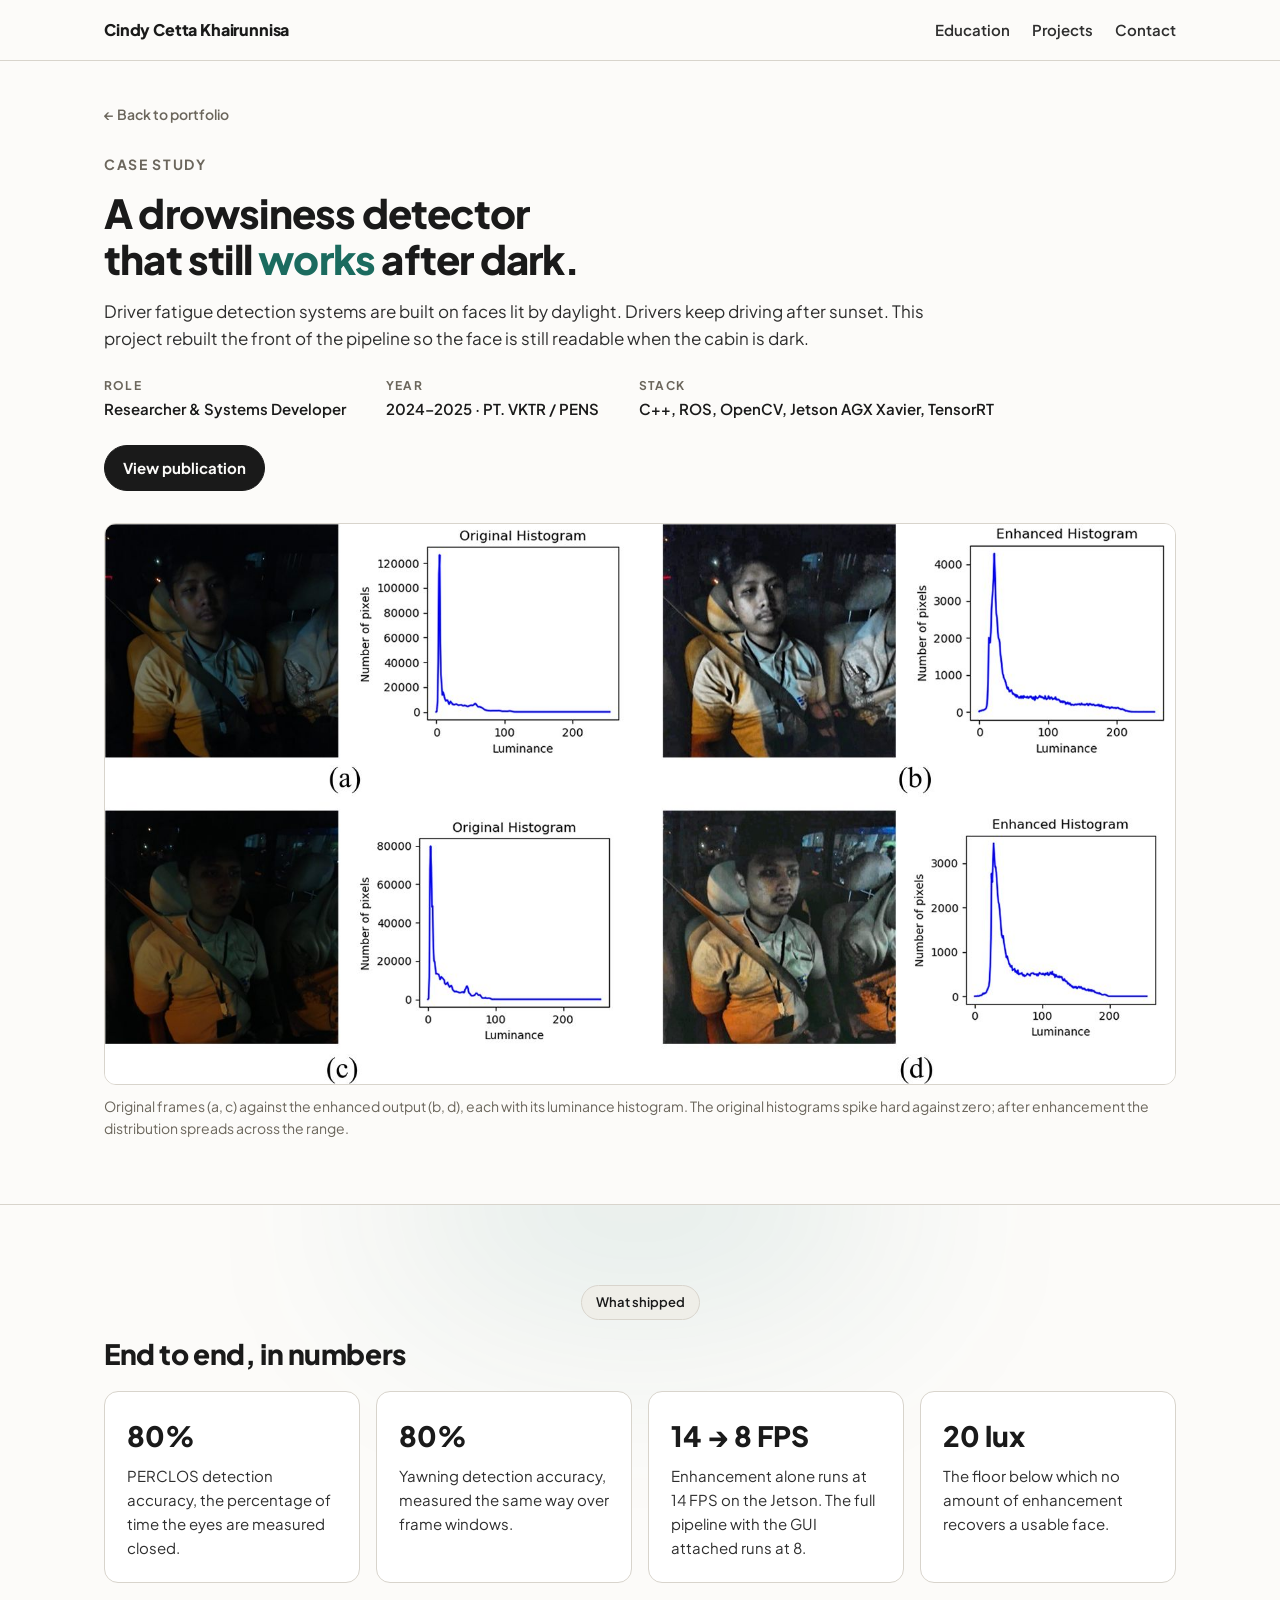
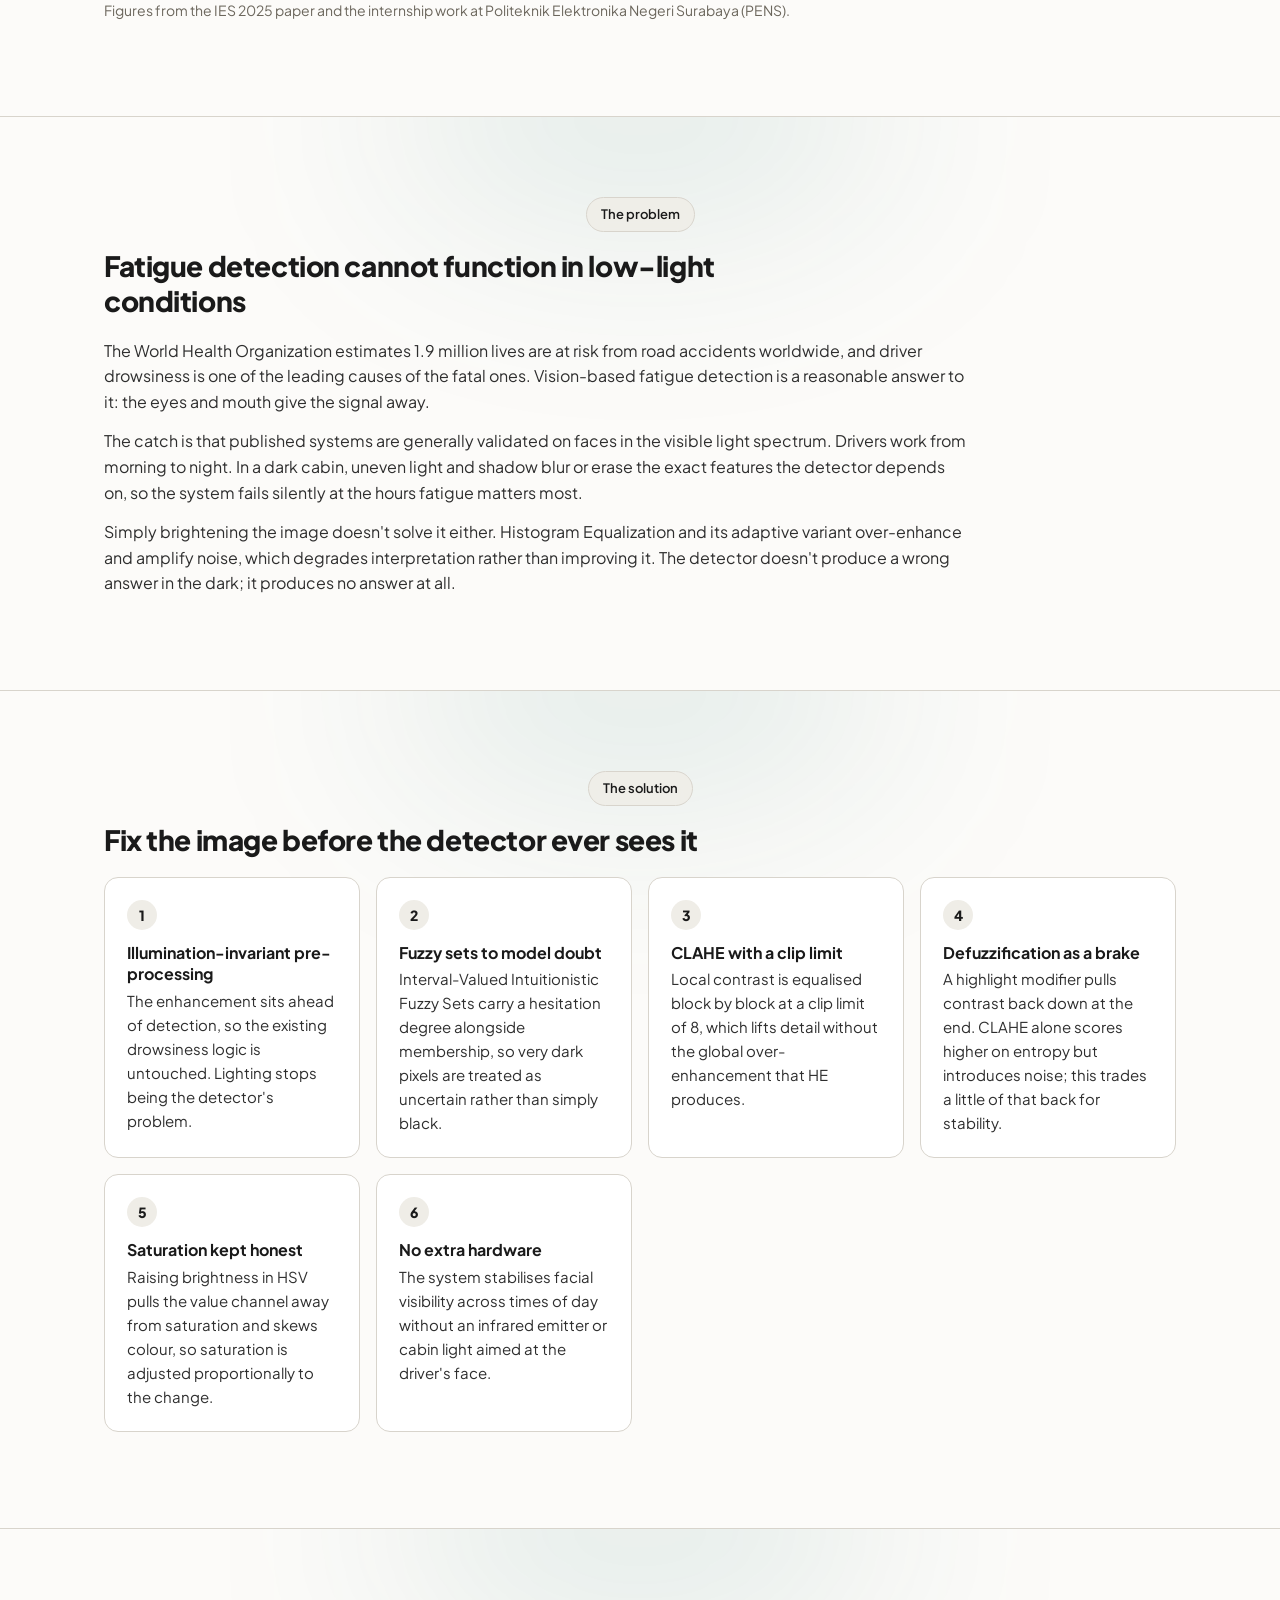
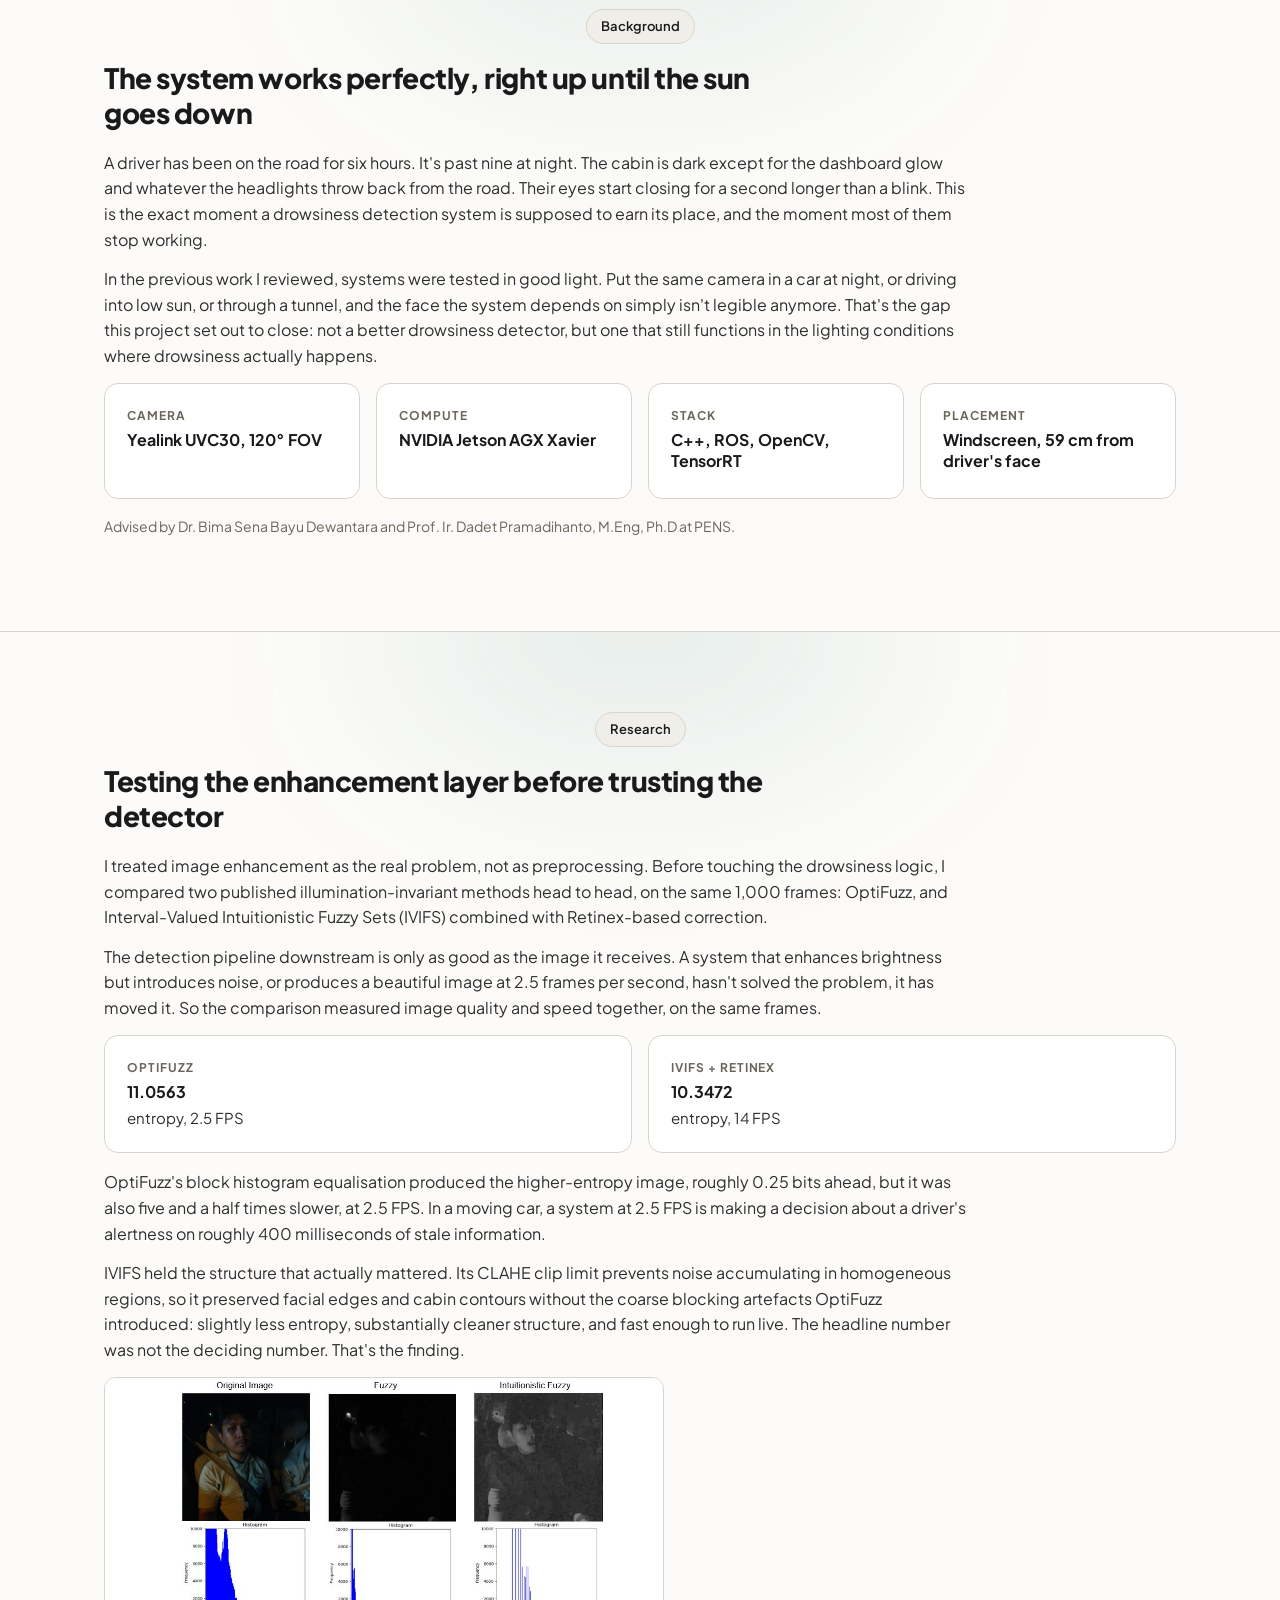
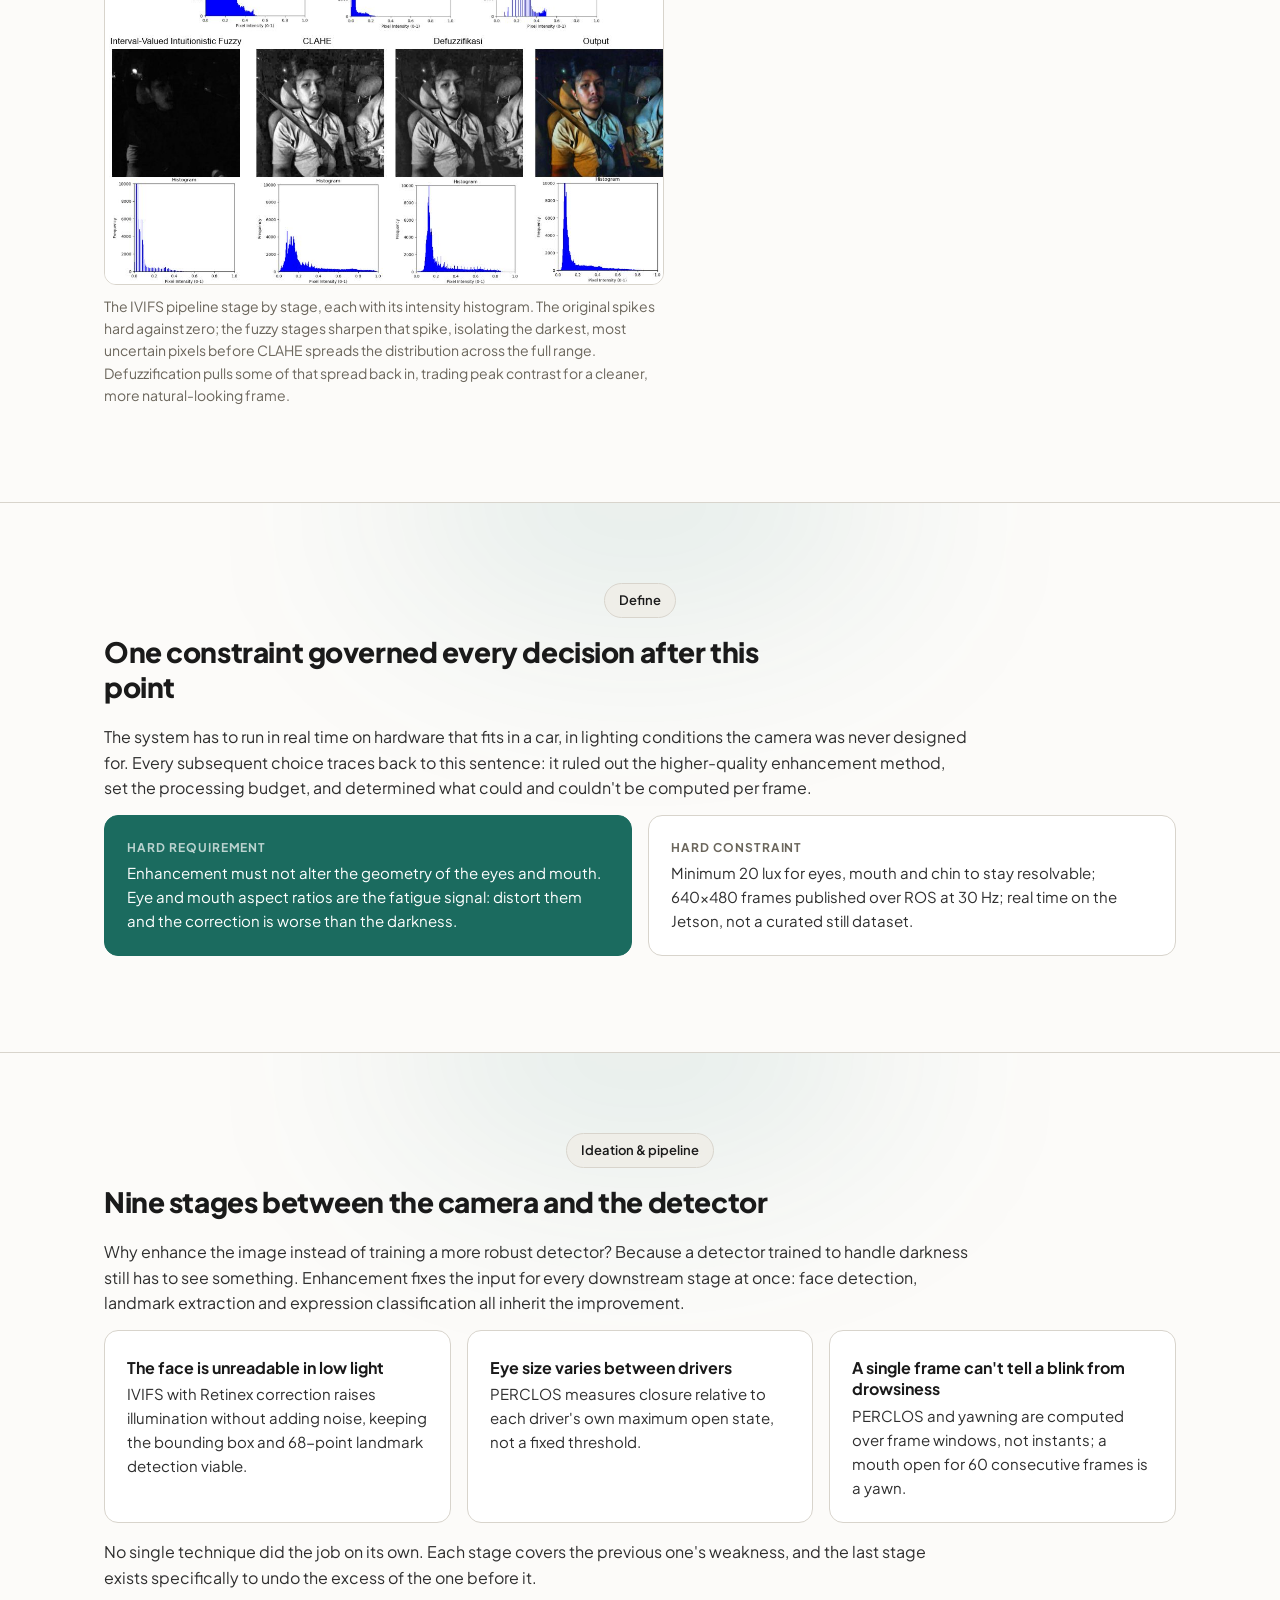
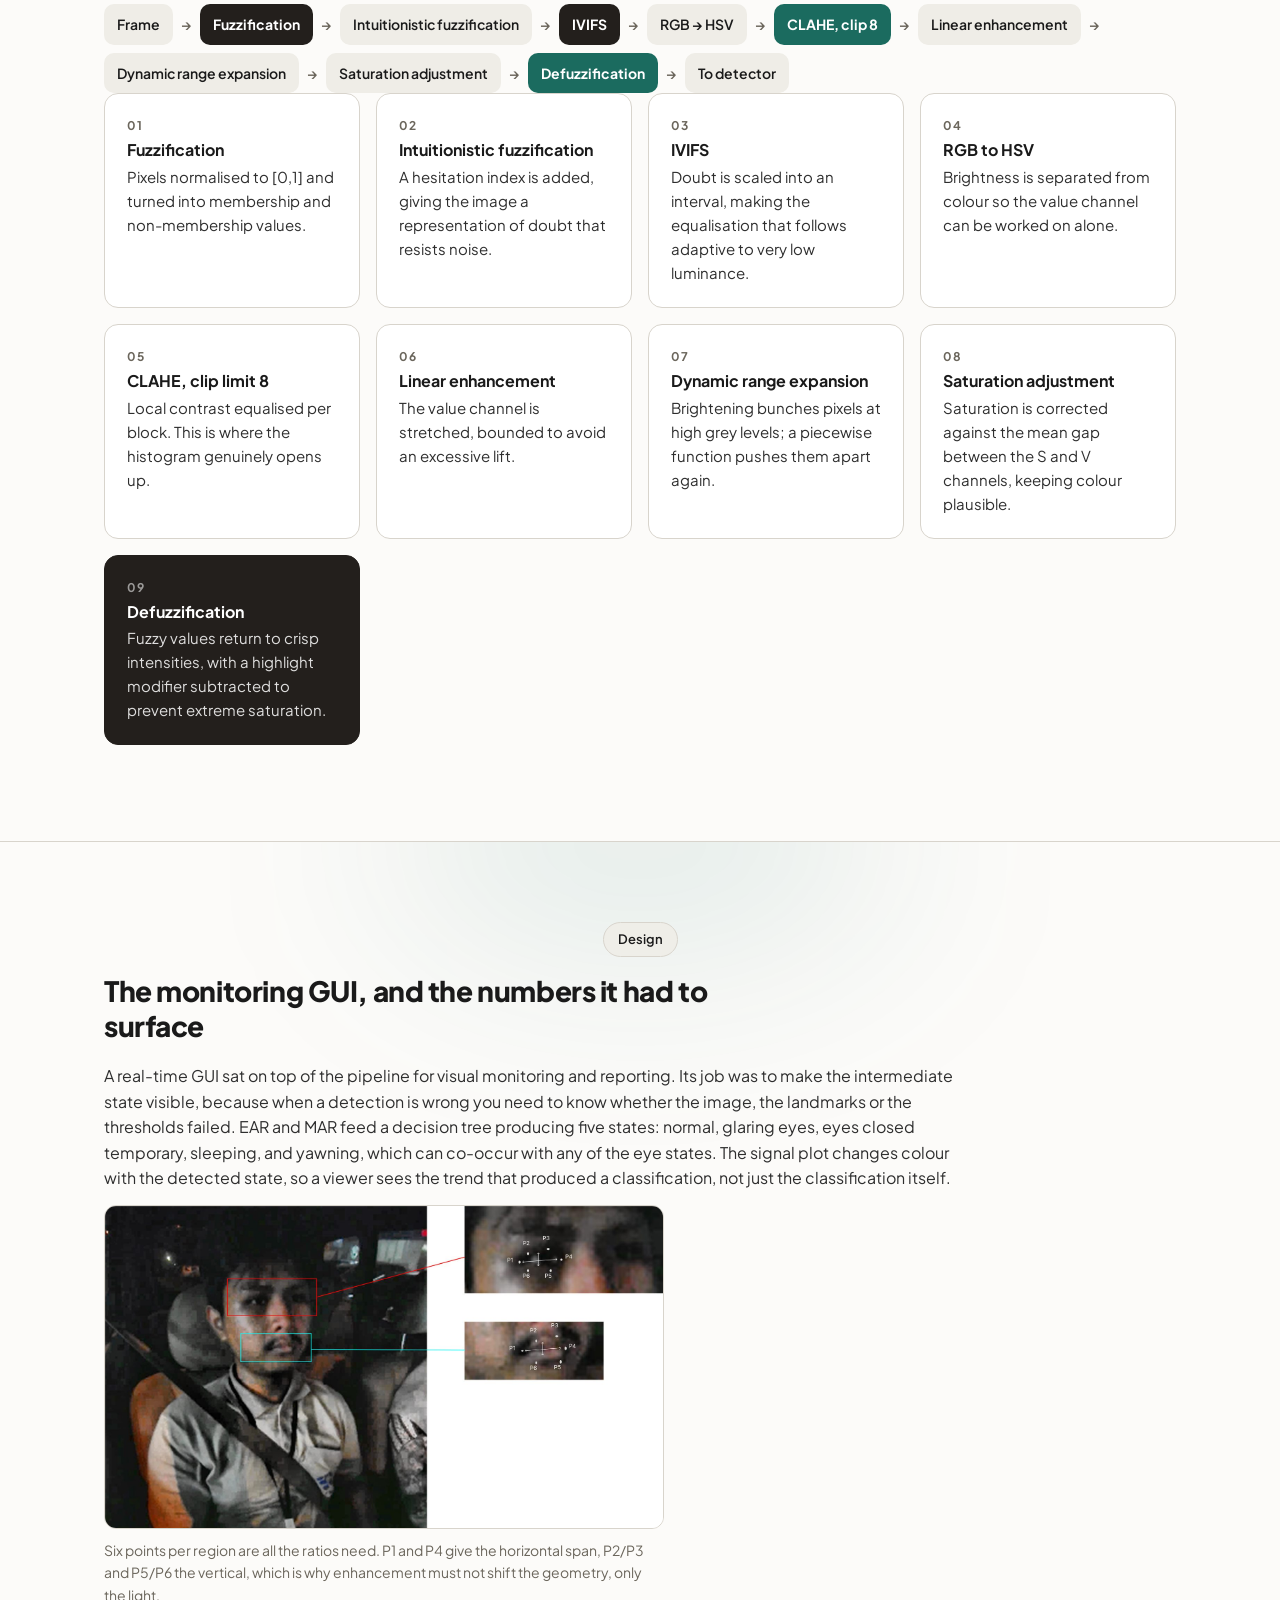
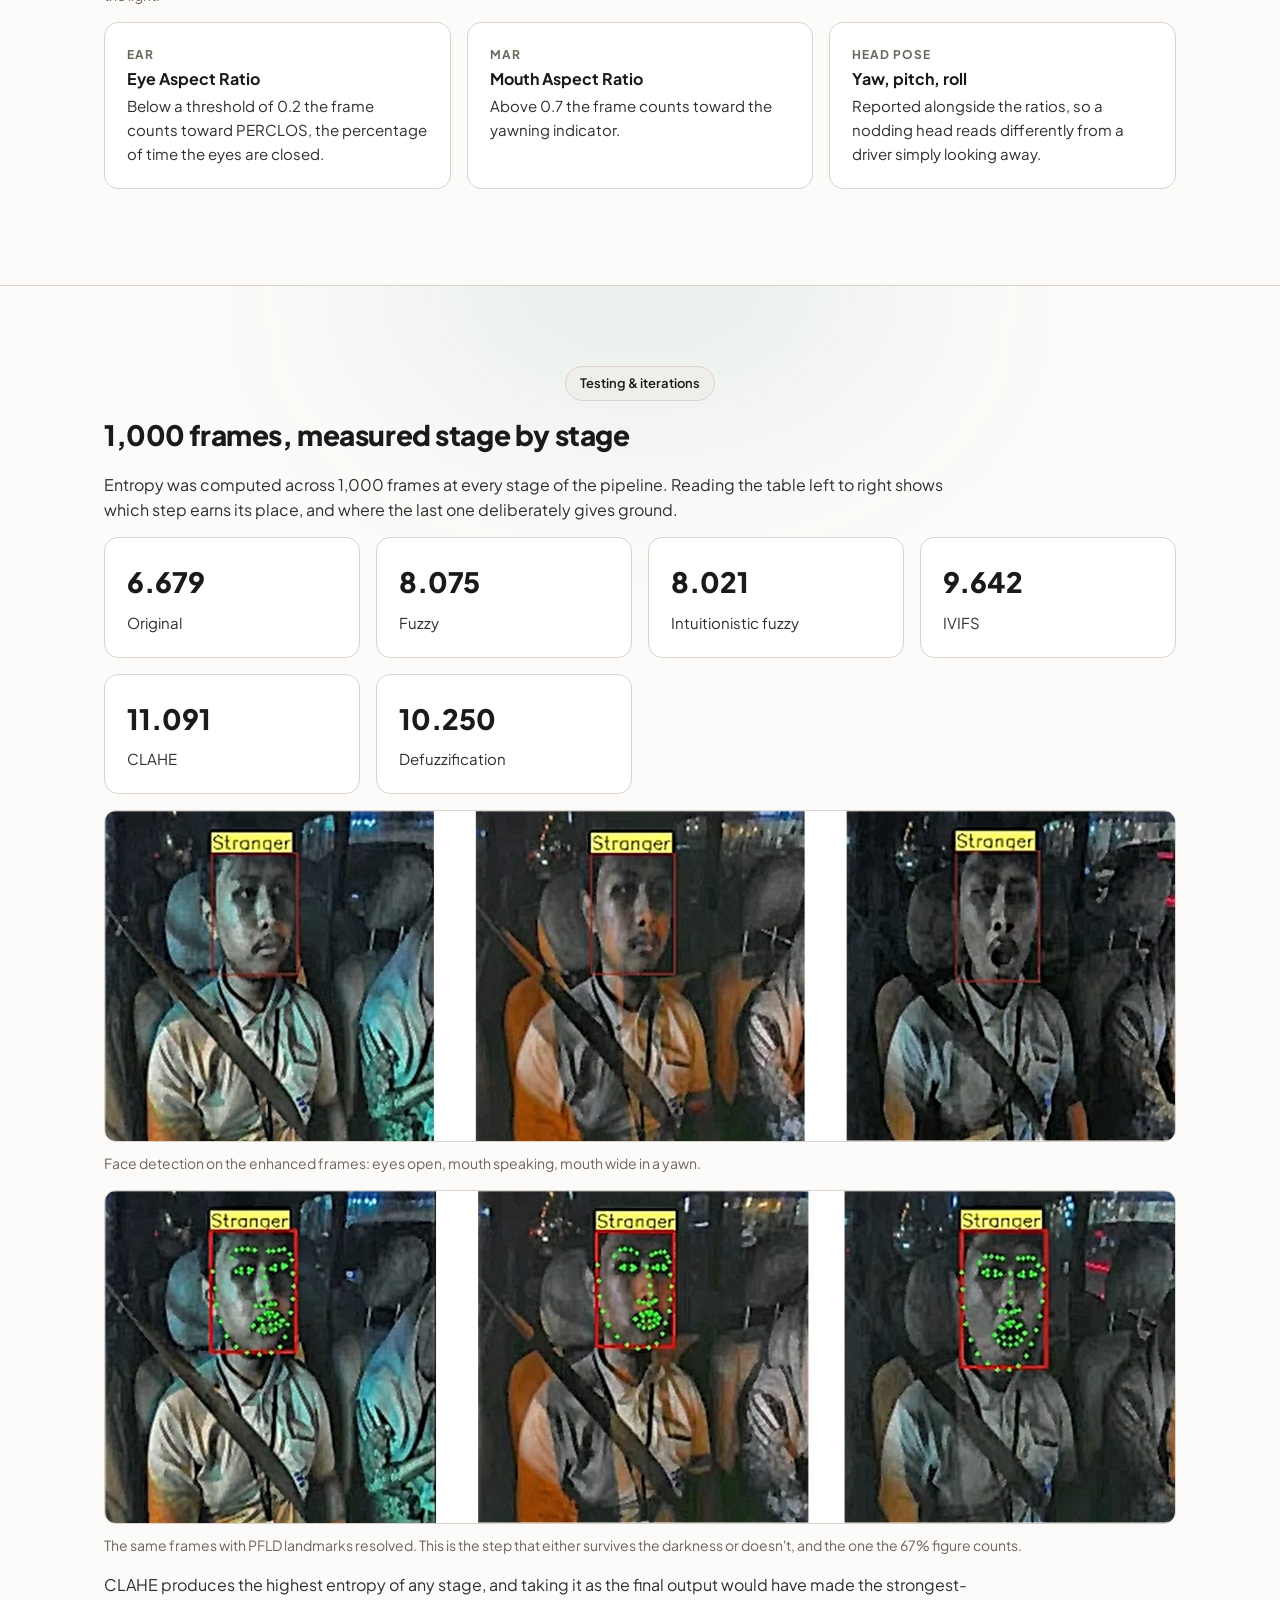
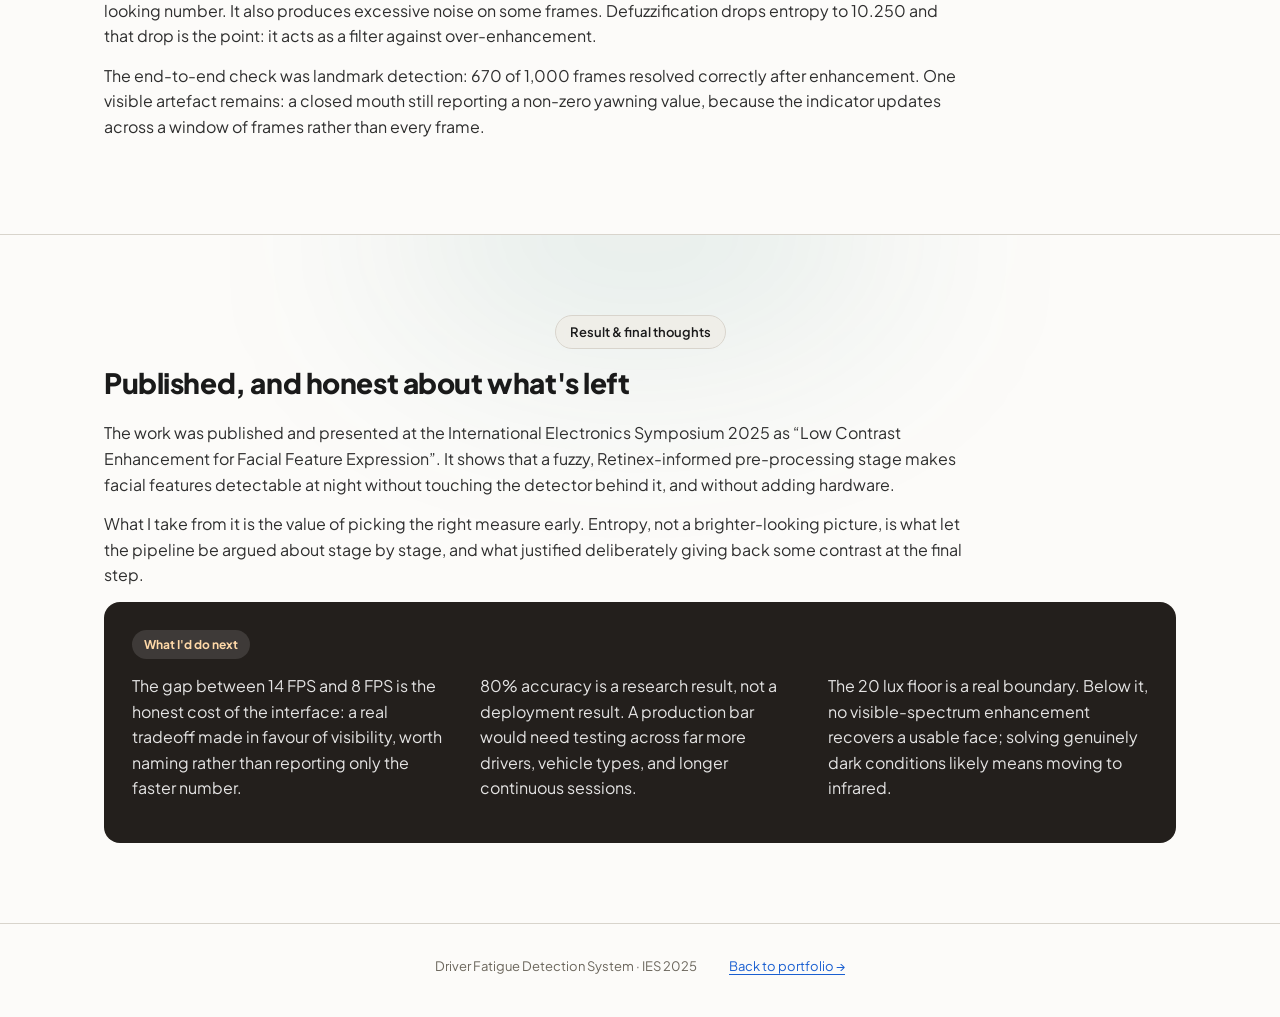
==== dfds.html @ 5737d680 "Add portfolio site" ====
<!DOCTYPE html>
<html lang="en">
<head>
<meta charset="utf-8">
<meta name="viewport" content="width=device-width, initial-scale=1">
<title>Driver Fatigue Detection Case Study | Cindy Cetta Khairunnisa</title>
<meta name="description" content="Case study: Driver Fatigue Detection.">
<link rel="preconnect" href="https://fonts.googleapis.com">
<link rel="preconnect" href="https://fonts.gstatic.com" crossorigin>
<link href="https://fonts.googleapis.com/css2?family=Plus+Jakarta+Sans:wght@400;500;600;700;800&display=swap" rel="stylesheet">
<link rel="stylesheet" href="style.css">
<link rel="stylesheet" href="case.css">
</head>
<body>

<header class="nav">
  <div class="wrap">
    <strong><a href="index.html" style="color:inherit;text-decoration:none">Cindy Cetta Khairunnisa</a></strong>
    <nav aria-label="Main">
      <ul>
        <li><a href="index.html#education">Education</a></li>
        <li><a href="index.html#projects">Projects</a></li>
        <li><a href="index.html#contact">Contact</a></li>
      </ul>
    </nav>
  </div>
</header>

<main>
  <div class="wrap cs-top">
    <a class="back" href="index.html#dfds">&larr; Back to portfolio</a>
    <p class="eyebrow">Case study</p>
    <h1 class="cs-h1">A drowsiness detector that still <em>works</em> after dark.</h1>
    <p class="cs-lede">Driver fatigue detection systems are built on faces lit by daylight. Drivers keep driving after sunset. This project rebuilt the front of the pipeline so the face is still readable when the cabin is dark.</p>
    <dl class="cs-meta"><div><dt>ROLE</dt><dd>Researcher &amp; Systems Developer</dd></div><div><dt>YEAR</dt><dd>2024&ndash;2025 &middot; PT. VKTR / PENS</dd></div><div><dt>STACK</dt><dd>C++, ROS, OpenCV, Jetson AGX Xavier, TensorRT</dd></div></dl>
    <ul class="chips"><li><a class=primary href="https://ieeexplore.ieee.org/document/11161450" target="_blank" rel="noopener">View publication</a></li></ul>
    <figure class="shot" style="margin-top:32px"><div class="frame"><img src="img/dfds-histograms.jpg" alt="Two night-driving frames before and after enhancement, each with its luminance histogram" loading="lazy"></div><figcaption>Original frames (a, c) against the enhanced output (b, d), each with its luminance histogram. The original histograms spike hard against zero; after enhancement the distribution spreads across the range.</figcaption></figure>
  </div>

  <section class="cs"><div class="wrap">
    <h2>What shipped</h2>
    <p class="cs-title">End to end, in numbers</p>
    <div class="cards">
      <div class="card "><p style="font-size:28px;font-weight:800;margin:0 0 6px;color:var(--ink)">80%</p><p>PERCLOS detection accuracy, the percentage of time the eyes are measured closed.</p></div>
      <div class="card "><p style="font-size:28px;font-weight:800;margin:0 0 6px;color:var(--ink)">80%</p><p>Yawning detection accuracy, measured the same way over frame windows.</p></div>
      <div class="card "><p style="font-size:28px;font-weight:800;margin:0 0 6px;color:var(--ink)">14 &rarr; 8 FPS</p><p>Enhancement alone runs at 14 FPS on the Jetson. The full pipeline with the GUI attached runs at 8.</p></div>
      <div class="card "><p style="font-size:28px;font-weight:800;margin:0 0 6px;color:var(--ink)">20 lux</p><p>The floor below which no amount of enhancement recovers a usable face.</p></div>
    </div><p class="small">Figures from the IES 2025 paper and the internship work at Politeknik Elektronika Negeri Surabaya (PENS).</p>
  </div></section>
  <section class="cs"><div class="wrap">
    <h2>The problem</h2>
    <p class="cs-title">Fatigue detection cannot function in low-light conditions</p>
<p>The World Health Organization estimates 1.9 million lives are at risk from road accidents worldwide, and driver drowsiness is one of the leading causes of the fatal ones. Vision-based fatigue detection is a reasonable answer to it: the eyes and mouth give the signal away.</p><p>The catch is that published systems are generally validated on faces in the visible light spectrum. Drivers work from morning to night. In a dark cabin, uneven light and shadow blur or erase the exact features the detector depends on, so the system fails silently at the hours fatigue matters most.</p><p>Simply brightening the image doesn't solve it either. Histogram Equalization and its adaptive variant over-enhance and amplify noise, which degrades interpretation rather than improving it. The detector doesn't produce a wrong answer in the dark; it produces no answer at all.</p>
  </div></section>
  <section class="cs"><div class="wrap">
    <h2>The solution</h2>
    <p class="cs-title">Fix the image before the detector ever sees it</p>
    <div class="cards">
      <div class="card "><span class="num">1</span><h4>Illumination-invariant pre-processing</h4><p>The enhancement sits ahead of detection, so the existing drowsiness logic is untouched. Lighting stops being the detector's problem.</p></div>
      <div class="card "><span class="num">2</span><h4>Fuzzy sets to model doubt</h4><p>Interval-Valued Intuitionistic Fuzzy Sets carry a hesitation degree alongside membership, so very dark pixels are treated as uncertain rather than simply black.</p></div>
      <div class="card "><span class="num">3</span><h4>CLAHE with a clip limit</h4><p>Local contrast is equalised block by block at a clip limit of 8, which lifts detail without the global over-enhancement that HE produces.</p></div>
      <div class="card "><span class="num">4</span><h4>Defuzzification as a brake</h4><p>A highlight modifier pulls contrast back down at the end. CLAHE alone scores higher on entropy but introduces noise; this trades a little of that back for stability.</p></div>
      <div class="card "><span class="num">5</span><h4>Saturation kept honest</h4><p>Raising brightness in HSV pulls the value channel away from saturation and skews colour, so saturation is adjusted proportionally to the change.</p></div>
      <div class="card "><span class="num">6</span><h4>No extra hardware</h4><p>The system stabilises facial visibility across times of day without an infrared emitter or cabin light aimed at the driver's face.</p></div>
    </div>
  </div></section>
  <section class="cs"><div class="wrap">
    <h2>Background</h2>
    <p class="cs-title">The system works perfectly, right up until the sun goes down</p>
<p>A driver has been on the road for six hours. It's past nine at night. The cabin is dark except for the dashboard glow and whatever the headlights throw back from the road. Their eyes start closing for a second longer than a blink. This is the exact moment a drowsiness detection system is supposed to earn its place, and the moment most of them stop working.</p><p>In the previous work I reviewed, systems were tested in good light. Put the same camera in a car at night, or driving into low sun, or through a tunnel, and the face the system depends on simply isn't legible anymore. That's the gap this project set out to close: not a better drowsiness detector, but one that still functions in the lighting conditions where drowsiness actually happens.</p>    <div class="cards">
      <div class="card "><p class="k">CAMERA</p><h4>Yealink UVC30, 120&deg; FOV</h4></div>
      <div class="card "><p class="k">COMPUTE</p><h4>NVIDIA Jetson AGX Xavier</h4></div>
      <div class="card "><p class="k">STACK</p><h4>C++, ROS, OpenCV, TensorRT</h4></div>
      <div class="card "><p class="k">PLACEMENT</p><h4>Windscreen, 59 cm from driver's face</h4></div>
    </div><p class="small">Advised by Dr. Bima Sena Bayu Dewantara and Prof. Ir. Dadet Pramadihanto, M.Eng, Ph.D at PENS.</p>
  </div></section>
  <section class="cs"><div class="wrap">
    <h2>Research</h2>
    <p class="cs-title">Testing the enhancement layer before trusting the detector</p>
<p>I treated image enhancement as the real problem, not as preprocessing. Before touching the drowsiness logic, I compared two published illumination-invariant methods head to head, on the same 1,000 frames: OptiFuzz, and Interval-Valued Intuitionistic Fuzzy Sets (IVIFS) combined with Retinex-based correction.</p><p>The detection pipeline downstream is only as good as the image it receives. A system that enhances brightness but introduces noise, or produces a beautiful image at 2.5 frames per second, hasn't solved the problem, it has moved it. So the comparison measured image quality and speed together, on the same frames.</p>    <div class="cards">
      <div class="card "><p class="k">OPTIFUZZ</p><h4>11.0563</h4><p>entropy, 2.5 FPS</p></div>
      <div class="card "><p class="k">IVIFS + RETINEX</p><h4>10.3472</h4><p>entropy, 14 FPS</p></div>
    </div><p>OptiFuzz's block histogram equalisation produced the higher-entropy image, roughly 0.25 bits ahead, but it was also five and a half times slower, at 2.5 FPS. In a moving car, a system at 2.5 FPS is making a decision about a driver's alertness on roughly 400 milliseconds of stale information.</p><p>IVIFS held the structure that actually mattered. Its CLAHE clip limit prevents noise accumulating in homogeneous regions, so it preserved facial edges and cabin contours without the coarse blocking artefacts OptiFuzz introduced: slightly less entropy, substantially cleaner structure, and fast enough to run live. The headline number was not the deciding number. That's the finding.</p>    <figure class="shot narrow"><div class="frame"><img src="img/dfds-ivifs.jpg" alt="Seven-stage IVIFS pipeline on a night frame, each stage with its histogram" loading="lazy"></div><figcaption>The IVIFS pipeline stage by stage, each with its intensity histogram. The original spikes hard against zero; the fuzzy stages sharpen that spike, isolating the darkest, most uncertain pixels before CLAHE spreads the distribution across the full range. Defuzzification pulls some of that spread back in, trading peak contrast for a cleaner, more natural-looking frame.</figcaption></figure>
  </div></section>
  <section class="cs"><div class="wrap">
    <h2>Define</h2>
    <p class="cs-title">One constraint governed every decision after this point</p>
<p>The system has to run in real time on hardware that fits in a car, in lighting conditions the camera was never designed for. Every subsequent choice traces back to this sentence: it ruled out the higher-quality enhancement method, set the processing budget, and determined what could and couldn't be computed per frame.</p>    <div class="cards">
      <div class="card " style="background:var(--accent);border-color:var(--accent)"><p class="k" style="color:rgba(255,255,255,.7)">HARD REQUIREMENT</p><p style="color:#fff">Enhancement must not alter the geometry of the eyes and mouth. Eye and mouth aspect ratios are the fatigue signal: distort them and the correction is worse than the darkness.</p></div>
      <div class="card "><p class="k">HARD CONSTRAINT</p><p>Minimum 20 lux for eyes, mouth and chin to stay resolvable; 640&times;480 frames published over ROS at 30 Hz; real time on the Jetson, not a curated still dataset.</p></div>
    </div>
  </div></section>
  <section class="cs"><div class="wrap">
    <h2>Ideation &amp; pipeline</h2>
    <p class="cs-title">Nine stages between the camera and the detector</p>
<p>Why enhance the image instead of training a more robust detector? Because a detector trained to handle darkness still has to see something. Enhancement fixes the input for every downstream stage at once: face detection, landmark extraction and expression classification all inherit the improvement.</p>    <div class="cards">
      <div class="card "><p class="k"></p><h4>The face is unreadable in low light</h4><p>IVIFS with Retinex correction raises illumination without adding noise, keeping the bounding box and 68-point landmark detection viable.</p></div>
      <div class="card "><p class="k"></p><h4>Eye size varies between drivers</h4><p>PERCLOS measures closure relative to each driver's own maximum open state, not a fixed threshold.</p></div>
      <div class="card "><p class="k"></p><h4>A single frame can't tell a blink from drowsiness</h4><p>PERCLOS and yawning are computed over frame windows, not instants; a mouth open for 60 consecutive frames is a yawn.</p></div>
    </div><p>No single technique did the job on its own. Each stage covers the previous one's weakness, and the last stage exists specifically to undo the excess of the one before it.</p>    <ul class="flow"><li>Frame</li><li class="ar">&rarr;</li><li class=d>Fuzzification</li><li class="ar">&rarr;</li><li>Intuitionistic fuzzification</li><li class="ar">&rarr;</li><li class=d>IVIFS</li><li class="ar">&rarr;</li><li>RGB &rarr; HSV</li><li class="ar">&rarr;</li><li class=a>CLAHE, clip 8</li><li class="ar">&rarr;</li><li>Linear enhancement</li><li class="ar">&rarr;</li><li>Dynamic range expansion</li><li class="ar">&rarr;</li><li>Saturation adjustment</li><li class="ar">&rarr;</li><li class=a>Defuzzification</li><li class="ar">&rarr;</li><li>To detector</li></ul>    <div class="cards">
      <div class="card "><p class="k">01</p><h4>Fuzzification</h4><p>Pixels normalised to [0,1] and turned into membership and non-membership values.</p></div>
      <div class="card "><p class="k">02</p><h4>Intuitionistic fuzzification</h4><p>A hesitation index is added, giving the image a representation of doubt that resists noise.</p></div>
      <div class="card "><p class="k">03</p><h4>IVIFS</h4><p>Doubt is scaled into an interval, making the equalisation that follows adaptive to very low luminance.</p></div>
      <div class="card "><p class="k">04</p><h4>RGB to HSV</h4><p>Brightness is separated from colour so the value channel can be worked on alone.</p></div>
      <div class="card "><p class="k">05</p><h4>CLAHE, clip limit 8</h4><p>Local contrast equalised per block. This is where the histogram genuinely opens up.</p></div>
      <div class="card "><p class="k">06</p><h4>Linear enhancement</h4><p>The value channel is stretched, bounded to avoid an excessive lift.</p></div>
      <div class="card "><p class="k">07</p><h4>Dynamic range expansion</h4><p>Brightening bunches pixels at high grey levels; a piecewise function pushes them apart again.</p></div>
      <div class="card "><p class="k">08</p><h4>Saturation adjustment</h4><p>Saturation is corrected against the mean gap between the S and V channels, keeping colour plausible.</p></div>
      <div class="card dark"><p class="k">09</p><h4>Defuzzification</h4><p>Fuzzy values return to crisp intensities, with a highlight modifier subtracted to prevent extreme saturation.</p></div>
    </div>
  </div></section>
  <section class="cs"><div class="wrap">
    <h2>Design</h2>
    <p class="cs-title">The monitoring GUI, and the numbers it had to surface</p>
<p>A real-time GUI sat on top of the pipeline for visual monitoring and reporting. Its job was to make the intermediate state visible, because when a detection is wrong you need to know whether the image, the landmarks or the thresholds failed. EAR and MAR feed a decision tree producing five states: normal, glaring eyes, eyes closed temporary, sleeping, and yawning, which can co-occur with any of the eye states. The signal plot changes colour with the detected state, so a viewer sees the trend that produced a classification, not just the classification itself.</p>    <figure class="shot narrow"><div class="frame"><img src="img/dfds-landmarks.jpg" alt="Night frame with the eye and mouth regions boxed and enlarged, showing landmark points P1 to P6" loading="lazy"></div><figcaption>Six points per region are all the ratios need. P1 and P4 give the horizontal span, P2/P3 and P5/P6 the vertical, which is why enhancement must not shift the geometry, only the light.</figcaption></figure>    <div class="cards">
      <div class="card "><p class="k">EAR</p><h4>Eye Aspect Ratio</h4><p>Below a threshold of 0.2 the frame counts toward PERCLOS, the percentage of time the eyes are closed.</p></div>
      <div class="card "><p class="k">MAR</p><h4>Mouth Aspect Ratio</h4><p>Above 0.7 the frame counts toward the yawning indicator.</p></div>
      <div class="card "><p class="k">HEAD POSE</p><h4>Yaw, pitch, roll</h4><p>Reported alongside the ratios, so a nodding head reads differently from a driver simply looking away.</p></div>
    </div>
  </div></section>
  <section class="cs"><div class="wrap">
    <h2>Testing &amp; iterations</h2>
    <p class="cs-title">1,000 frames, measured stage by stage</p>
<p>Entropy was computed across 1,000 frames at every stage of the pipeline. Reading the table left to right shows which step earns its place, and where the last one deliberately gives ground.</p>    <div class="cards">
      <div class="card "><p style="font-size:28px;font-weight:800;margin:0 0 6px;color:var(--ink)">6.679</p><p>Original</p></div>
      <div class="card "><p style="font-size:28px;font-weight:800;margin:0 0 6px;color:var(--ink)">8.075</p><p>Fuzzy</p></div>
      <div class="card "><p style="font-size:28px;font-weight:800;margin:0 0 6px;color:var(--ink)">8.021</p><p>Intuitionistic fuzzy</p></div>
      <div class="card "><p style="font-size:28px;font-weight:800;margin:0 0 6px;color:var(--ink)">9.642</p><p>IVIFS</p></div>
      <div class="card "><p style="font-size:28px;font-weight:800;margin:0 0 6px;color:var(--ink)">11.091</p><p>CLAHE</p></div>
      <div class="card "><p style="font-size:28px;font-weight:800;margin:0 0 6px;color:var(--ink)">10.250</p><p>Defuzzification</p></div>
    </div>    <figure class="shot"><div class="frame"><img src="img/dfds-pipeline.jpg" alt="Three enhanced night frames with the driver's face detected and boxed" loading="lazy"></div><figcaption>Face detection on the enhanced frames: eyes open, mouth speaking, mouth wide in a yawn.</figcaption></figure>    <figure class="shot"><div class="frame"><img src="img/dfds-detection.jpg" alt="The same three frames with facial landmarks resolved across the eyes, nose and mouth" loading="lazy"></div><figcaption>The same frames with PFLD landmarks resolved. This is the step that either survives the darkness or doesn't, and the one the 67% figure counts.</figcaption></figure><p>CLAHE produces the highest entropy of any stage, and taking it as the final output would have made the strongest-looking number. It also produces excessive noise on some frames. Defuzzification drops entropy to 10.250 and that drop is the point: it acts as a filter against over-enhancement.</p><p>The end-to-end check was landmark detection: 670 of 1,000 frames resolved correctly after enhancement. One visible artefact remains: a closed mouth still reporting a non-zero yawning value, because the indicator updates across a window of frames rather than every frame.</p>
  </div></section>
  <section class="cs"><div class="wrap">
    <h2>Result &amp; final thoughts</h2>
    <p class="cs-title">Published, and honest about what's left</p>
<p>The work was published and presented at the International Electronics Symposium 2025 as &ldquo;Low Contrast Enhancement for Facial Feature Expression&rdquo;. It shows that a fuzzy, Retinex-informed pre-processing stage makes facial features detectable at night without touching the detector behind it, and without adding hardware.</p><p>What I take from it is the value of picking the right measure early. Entropy, not a brighter-looking picture, is what let the pipeline be argued about stage by stage, and what justified deliberately giving back some contrast at the final step.</p>    <div class="panel"><span class="tag">What I'd do next</span><div class="cols"><p>The gap between 14 FPS and 8 FPS is the honest cost of the interface: a real tradeoff made in favour of visibility, worth naming rather than reporting only the faster number.</p><p>80% accuracy is a research result, not a deployment result. A production bar would need testing across far more drivers, vehicle types, and longer continuous sessions.</p><p>The 20 lux floor is a real boundary. Below it, no visible-spectrum enhancement recovers a usable face; solving genuinely dark conditions likely means moving to infrared.</p></div></div>
  </div></section>
</main>

<footer>
  <div class="wrap">
    <span>Driver Fatigue Detection System &middot; IES 2025</span>
    <a href="index.html#dfds">Back to portfolio &rarr;</a>
  </div>
</footer>

</body>
</html>
---- style.css ----
:root {
  --bg: #fcfbf9;
  --ink: #1a1a1a;
  --ink-2: #2e2e2e;
  --muted: #6b665c;
  --line: #d8d4cc;
  --card: #ffffff;
  --soft: #efede7;
  --accent: #1b6b5f;
  --link: #1a5fd1;
}
@media (prefers-color-scheme: dark) {
  :root {
    --bg: #151412;
    --ink: #f3f1ec;
    --ink-2: #d9d6cf;
    --muted: #a39e92;
    --line: #35322d;
    --card: #1f1d1a;
    --soft: #23211e;
    --accent: #4fb5a3;
    --link: #7fb0ff;
  }
}
* { box-sizing: border-box; }
html { scroll-behavior: smooth; }
body {
  margin: 0;
  background: var(--bg);
  color: var(--ink);
  font-family: "Plus Jakarta Sans", system-ui, -apple-system, "Segoe UI", sans-serif;
  line-height: 1.6;
  -webkit-font-smoothing: antialiased;
}
a { color: var(--link); text-underline-offset: 3px; }
img { max-width: 100%; display: block; }
.wrap { max-width: 1120px; margin: 0 auto; padding: 0 24px; }

/* header */
.nav {
  position: sticky; top: 0; z-index: 10;
  background: color-mix(in srgb, var(--bg) 88%, transparent);
  backdrop-filter: blur(10px);
  border-bottom: 1px solid var(--line);
}
.nav .wrap { display: flex; align-items: center; justify-content: space-between; height: 60px; }
.nav strong { font-weight: 800; letter-spacing: -.01em; }
.nav ul { list-style: none; display: flex; gap: 22px; margin: 0; padding: 0; font-size: 15px; font-weight: 600; }
.nav a { color: var(--ink-2); text-decoration: none; }
.nav a:hover { color: var(--accent); }

/* hero */
.hero { padding: 72px 0 56px; }
.hero .wrap { display: grid; grid-template-columns: 340px 1fr; gap: 56px; align-items: center; }
.hero img { width: 100%; height: auto; aspect-ratio: 3 / 4; object-fit: cover; object-position: 50% 38%; border-radius: 16px; background: #1f3b2e; }
.eyebrow { margin: 0 0 14px; font-size: 14px; font-weight: 700; letter-spacing: .12em; color: var(--muted); text-transform: uppercase; }
h1 { margin: 0 0 14px; font-size: clamp(38px, 6vw, 64px); line-height: 1.04; letter-spacing: -.025em; font-weight: 800; }
.tagline { margin: 0 0 26px; font-size: 19px; font-weight: 600; color: var(--accent); }
.hero p.lead { margin: 0 0 28px; font-size: 18px; color: var(--ink-2); max-width: 62ch; }
.chips { display: flex; flex-wrap: wrap; gap: 10px; margin: 0; padding: 0; list-style: none; }
.chips a {
  display: inline-block; padding: 10px 18px; border-radius: 999px; font-size: 15px; font-weight: 700;
  border: 1px solid var(--line); background: var(--card); color: var(--ink); text-decoration: none;
}
.chips a.primary { background: var(--ink); color: var(--bg); border-color: var(--ink); }
.chips a:hover { border-color: var(--accent); }

/* sections */
section { padding: 64px 0; border-top: 1px solid var(--line); }
h2 { margin: 0 0 8px; font-size: 14px; font-weight: 700; letter-spacing: .12em; color: var(--muted); text-transform: uppercase; }
.section-title { margin: 0 0 36px; font-size: clamp(26px, 3.4vw, 36px); letter-spacing: -.02em; font-weight: 800; }

/* education */
.edu-card { display: grid; grid-template-columns: 110px 1fr; gap: 32px; align-items: start; padding: 28px; border: 1px solid var(--line); border-radius: 16px; background: var(--card); }
.edu-logo { width: 110px; height: 110px; object-fit: contain; }
.edu-body h3 { margin: 0 0 4px; font-size: 20px; line-height: 1.25; letter-spacing: -.01em; }
.edu-sub { margin: 0 0 20px; font-size: 15px; color: var(--muted); }
.edu-meta { display: flex; flex-wrap: wrap; gap: 14px 40px; margin: 0 0 22px; }
.edu-meta dt { margin: 0 0 2px; font-size: 12px; font-weight: 700; letter-spacing: .1em; color: var(--muted); }
.edu-meta dd { margin: 0; font-size: 15px; font-weight: 600; }
.edu-label { margin: 0; font-size: 12px; font-weight: 700; letter-spacing: .1em; color: var(--muted); }
.edu-courses { margin: 8px 0 0; font-size: 14.5px; line-height: 1.65; color: var(--ink-2); }
.exp-list { display: grid; gap: 20px; }
.exp-item { padding: 28px; border: 1px solid var(--line); border-radius: 16px; background: var(--card); }
.exp-head { display: flex; flex-wrap: wrap; justify-content: space-between; align-items: baseline; gap: 4px 24px; }
.exp-head h3 { margin: 0; font-size: 20px; line-height: 1.25; letter-spacing: -.01em; }
.exp-date { margin: 0; font-size: 14px; font-weight: 600; color: var(--muted); }
.exp-co { margin: 4px 0 14px; font-size: 15px; color: var(--accent); font-weight: 600; }
.exp-item ul { margin: 0; padding-left: 20px; font-size: 15px; line-height: 1.65; color: var(--ink-2); }
.exp-item li + li { margin-top: 6px; }
@media (max-width: 640px) { .exp-item { padding: 24px; } }
@media (max-width: 640px) { .edu-card { grid-template-columns: 1fr; gap: 20px; padding: 24px; } .edu-logo { width: 80px; height: 80px; } }

/* projects (inline showcases) */
.project { padding: 44px 0; border-top: 1px solid var(--line); overflow-x: clip; }
.project:first-of-type { border-top: 0; padding-top: 0; }
.project-head { display: grid; grid-template-columns: 250px 1fr; gap: 40px; }
.project h3 { margin: 0 0 20px; font-size: 28px; line-height: 1.15; letter-spacing: -.01em; }
.meta dt { margin: 0 0 4px; font-size: 13px; font-weight: 700; letter-spacing: .1em; color: var(--muted); }
.meta dd { margin: 0 0 20px; font-size: 17px; color: var(--ink-2); }
.concept { display: grid; grid-template-columns: repeat(3, 1fr); gap: 28px; }
.concept p { margin: 0; font-size: 16px; color: var(--ink-2); }
.tags { display: flex; flex-wrap: wrap; gap: 8px; margin: 24px 0 0; padding: 0; list-style: none; }
.tags li { padding: 5px 12px; border-radius: 999px; background: var(--soft); font-size: 13px; font-weight: 600; color: var(--ink-2); }
.links { display: flex; flex-wrap: wrap; gap: 10px 22px; margin: 22px 0 0; padding: 0; list-style: none; font-size: 15px; font-weight: 600; }

/* layered showcase: positions are % of the original 1920x1080 slide */
.stage { position: relative; container-type: inline-size; margin-top: 36px; margin-bottom: 70px; overflow: hidden; }
#meeting-room .stage { margin-bottom: 0; }
.stage .p { position: absolute; overflow: hidden; }
.stage .p img { display: block; width: 100%; height: 100%; max-width: none; }
.stage .frame { background: #fff; }
.stage .card { background: #fff; border: 1px solid #e4e1da; border-radius: 6px; }
.stage .panel { background: #efede7; border: 1px solid #dcd8ce; border-radius: 12px; }
.stage .detail { border-radius: 14px; z-index: 3; }
.stage .laptop { z-index: 2; }
.stage .badge { display: flex; align-items: center; justify-content: center; background: #1a1a1a; color: #fff; font-weight: 600; white-space: nowrap; overflow: visible; box-shadow: 0 6px 12px rgba(0,0,0,.18); }
.stage .b1 { z-index: 4; border-radius: 10px 10px 3px 10px; }
.stage .b2 { z-index: 3; border-radius: 3px 15px 15px 15px; }
.stage .cap { display: flex; align-items: center; justify-content: center; font-weight: 700; color: #1a1a1a; }
.stage .wf { background: #fff; border: 1px solid #e4e1da; border-radius: 12px; padding: 1.4cqw 1.4cqw; }
.stage .wf .lbl { margin: 0 0 .7cqw; font-weight: 700; letter-spacing: .08em; color: #8a8377; line-height: 1.2; }
.stage .wf .row { display: flex; align-items: center; gap: .55cqw; flex-wrap: nowrap; }
.stage .wf .row.r2 { margin-top: .6cqw; }
.stage .chip { display: inline-block; padding: .5cqw .9cqw; border-radius: 8px; background: #edeae3; color: #1a1a1a; font-weight: 600; white-space: nowrap; }
.stage .chip.dk { background: #1a1a1a; color: #fff; font-weight: 700; }
.stage .arr { color: #b9b2a5; }

@media (max-width: 860px) {
  .project-head { grid-template-columns: 1fr; gap: 20px; }
  .concept { grid-template-columns: 1fr; gap: 16px; }
}

footer { padding: 40px 0 56px; border-top: 1px solid var(--line); color: var(--muted); font-size: 15px; }
footer .wrap { display: flex; flex-wrap: wrap; gap: 8px 32px; justify-content: space-between; }

/* contact */
.contact p { margin: 0 0 24px; font-size: 20px; max-width: 46ch; color: var(--ink-2); }

@media (max-width: 860px) {
  .hero .wrap { grid-template-columns: 1fr; gap: 32px; }
  .hero img { max-width: 320px; }
  .project-head { grid-template-columns: 1fr; gap: 20px; }
  .concept { grid-template-columns: 1fr; gap: 16px; }
  .nav ul { gap: 14px; font-size: 14px; }
}
@media (max-width: 560px) {
  .wrap { padding: 0 16px; }
  .nav ul li:nth-child(n+4) { display: none; }
}

/* projects: bento grid */
.bento { display: grid; grid-template-columns: 1fr 1fr; gap: 24px; }
.pcard { display: flex; flex-direction: column; border: 1px solid var(--line); border-radius: 16px; background: var(--soft); overflow: hidden; }
.pcard-img { display: block; width: 100%; aspect-ratio: 16/9; object-fit: cover; object-position: top; border-bottom: 1px solid var(--line); background: var(--card); }
.pcard-body { display: flex; flex-direction: column; flex: 1; padding: 28px; }
.pcard h3 { margin: 0 0 10px; font-size: 22px; line-height: 1.2; letter-spacing: -.01em; }
.pcard-sum { margin: 0 0 18px; font-size: 15.5px; line-height: 1.6; color: var(--ink-2); }
.ptags { display: flex; flex-wrap: wrap; gap: 8px; margin: 0 0 22px; padding: 0; list-style: none; }
.ptags li { padding: 4px 12px; border-radius: 999px; font-size: 13px; font-weight: 600; background: var(--line); color: var(--ink-2); }
.pcard-k { margin: 0 0 8px; font-size: 12px; font-weight: 700; letter-spacing: .1em; text-transform: uppercase; color: var(--muted); }
.pres { margin: 0 0 18px; padding-left: 20px; font-size: 14.5px; line-height: 1.6; color: var(--ink-2); }
.pres li + li { margin-top: 5px; }
.pbtns { display: flex; flex-direction: column; gap: 6px; margin-top: auto; padding-top: 4px; }
.btn { display: flex; align-items: center; justify-content: center; gap: 6px; padding: 6px 12px; border: 1px solid var(--line); border-radius: 8px; font-size: 13px; font-weight: 700; color: var(--ink); text-decoration: none; background: transparent; }
.btn:hover { border-color: var(--accent); color: var(--accent); }
.pcard.feat { grid-column: 1 / -1; flex-direction: row; }
.pcard.feat .pcard-img { width: 46%; height: auto; aspect-ratio: auto; object-fit: cover; object-position: left top; border-bottom: 0; border-right: 1px solid var(--line); }
.pcard.feat .ptags li { background: #1a5fd1; color: #fff; }
@media (max-width: 860px) {
  .bento { grid-template-columns: 1fr; }
  .pcard.feat { flex-direction: column; }
  .pcard.feat .pcard-img { width: 100%; aspect-ratio: 16/9; border-right: 0; border-bottom: 1px solid var(--line); }
}

/* hero v2 (21st.dev-style, plain CSS port) */
.hero2 { position: relative; overflow: hidden; padding: 96px 0 80px; }
.hero2-bg { position: absolute; inset: 0; z-index: 0; pointer-events: none;
  background-image: linear-gradient(to right, color-mix(in srgb, var(--line) 55%, transparent) 1px, transparent 1px), linear-gradient(to bottom, color-mix(in srgb, var(--line) 55%, transparent) 1px, transparent 1px);
  background-size: 4rem 4rem;
  -webkit-mask-image: radial-gradient(ellipse 70% 55% at 50% 0%, #000 65%, transparent 100%); mask-image: radial-gradient(ellipse 70% 55% at 50% 0%, #000 65%, transparent 100%); }
.hero2-bg::after { content: ""; position: absolute; top: -96px; left: 50%; width: 620px; height: 340px; transform: translateX(-50%); border-radius: 50%; background: color-mix(in srgb, var(--accent) 18%, transparent); filter: blur(110px); }
.hero2-in { position: relative; z-index: 1; max-width: 1120px; margin: 0 auto; padding: 0 24px; display: flex; flex-direction: column; align-items: center; text-align: center; }
.h2-badge { display: inline-flex; align-items: center; gap: 8px; margin-bottom: 24px; padding: 6px 14px; border: 1px solid var(--line); border-radius: 999px; background: color-mix(in srgb, var(--soft) 80%, transparent); backdrop-filter: blur(8px); font-size: 13px; font-weight: 600; }
.h2-badge svg { color: var(--accent); }
.hero2 h1 { max-width: 16ch; margin: 0; font-size: clamp(38px, 6vw, 64px); line-height: 1.1; letter-spacing: -.025em; font-weight: 800; text-wrap: balance; max-width: 18ch; }
.hero2 .grad { background: linear-gradient(90deg, var(--accent), color-mix(in srgb, var(--accent) 70%, var(--ink)), var(--ink)); -webkit-background-clip: text; background-clip: text; color: transparent; }
.h2-sub { max-width: 46rem; margin: 24px 0 0; font-size: clamp(16px, 2vw, 19px); color: var(--muted); text-wrap: pretty; }
.h2-cta { display: flex; flex-wrap: wrap; justify-content: center; gap: 12px; margin-top: 32px; }
.h2-btn { display: inline-flex; align-items: center; justify-content: center; gap: 8px; height: 44px; padding: 0 24px; border: 1px solid var(--line); border-radius: 10px; background: color-mix(in srgb, var(--bg) 80%, transparent); color: var(--ink); font-size: 14px; font-weight: 600; text-decoration: none; transition: background .15s, border-color .15s; }
.h2-btn:hover { border-color: var(--accent); }
.h2-btn.pri { background: var(--accent); border-color: var(--accent); color: var(--bg); }
.h2-btn.pri:hover { filter: brightness(1.1); }
.h2-note { margin: 16px 0 0; font-size: 13px; color: var(--muted); }
.h2-preview { width: 100%; max-width: 420px; margin-top: 48px; }
.h2-frame { padding: 10px; border: 1px solid var(--line); border-radius: 20px; background: color-mix(in srgb, var(--card) 60%, transparent); box-shadow: 0 25px 50px -12px rgba(0,0,0,.25); backdrop-filter: blur(16px); }
.h2-frame img { width: 100%; aspect-ratio: 4 / 3; object-fit: cover; object-position: 50% 30%; border-radius: 12px; border: 1px solid var(--line); }
@media (prefers-reduced-motion: no-preference) {
  .hero2-in > * { animation: h2up .5s cubic-bezier(.22,1,.36,1) both; }
  .hero2-in > *:nth-child(2) { animation-delay: .08s } .hero2-in > *:nth-child(3) { animation-delay: .16s }
  .hero2-in > *:nth-child(4) { animation-delay: .24s } .hero2-in > *:nth-child(5) { animation-delay: .3s } .hero2-in > *:nth-child(6) { animation-delay: .36s }
}
@keyframes h2up { from { opacity: 0; transform: translateY(18px); } }
@media (max-width: 560px) { .hero2 { padding: 56px 0 48px; } .hero2-in { padding: 0 16px; } .h2-btn { width: 100%; } }

/* ===== v2: sections follow the hero style ===== */
section { position: relative; overflow: hidden; padding: 80px 0; }
section::before { content: ""; position: absolute; top: -120px; left: 50%; width: 520px; height: 240px; transform: translateX(-50%); border-radius: 50%; background: color-mix(in srgb, var(--accent) 10%, transparent); filter: blur(100px); pointer-events: none; }
section > .wrap { position: relative; }
section h2 { display: table; margin: 0 auto 16px; padding: 6px 14px; border: 1px solid var(--line); border-radius: 999px; background: color-mix(in srgb, var(--soft) 80%, transparent); backdrop-filter: blur(8px); font-size: 13px; font-weight: 600; letter-spacing: 0; text-transform: none; color: var(--ink); }
.section-title { margin: 0 0 44px; text-align: center; font-size: clamp(30px, 4.4vw, 46px); line-height: 1.1; letter-spacing: -.025em; font-weight: 800; text-wrap: balance;
  background: linear-gradient(90deg, var(--accent), color-mix(in srgb, var(--accent) 70%, var(--ink)), var(--ink)); -webkit-background-clip: text; background-clip: text; color: transparent; }

/* glass cards */
.edu-card, .exp-item, .pcard { border-radius: 20px; border-color: var(--line); background: color-mix(in srgb, var(--card) 60%, transparent); backdrop-filter: blur(16px); box-shadow: 0 25px 50px -12px rgba(0,0,0,.18); }
.pcard { overflow: hidden; }
.pcard-img { border-radius: 0; }
.exp-co, .edu-sub { color: var(--accent); }
.ptags li { background: color-mix(in srgb, var(--accent) 12%, transparent); color: var(--accent); border: 1px solid color-mix(in srgb, var(--accent) 25%, transparent); }
.pcard.feat .ptags li { background: var(--accent); color: var(--bg); border-color: var(--accent); }
.btn { height: 34px; padding: 0 14px; border-radius: 10px; background: color-mix(in srgb, var(--bg) 80%, transparent); font-weight: 600; }
.pbtns .btn:first-child { background: var(--accent); border-color: var(--accent); color: var(--bg); }
.pbtns .btn:first-child:hover { filter: brightness(1.1); color: var(--bg); }

/* contact + footer */
.contact { text-align: center; }
.contact p { margin-left: auto; margin-right: auto; font-size: 18px; color: var(--muted); }
.contact .chips { justify-content: center; }
.contact .chips a { display: inline-flex; align-items: center; height: 44px; padding: 0 24px; border-radius: 10px; font-size: 14px; font-weight: 600; background: color-mix(in srgb, var(--bg) 80%, transparent); }
.contact .chips a.primary { background: var(--accent); border-color: var(--accent); color: var(--bg); }
footer { text-align: center; padding: 32px 0 40px; font-size: 13px; }
footer .wrap { justify-content: center; }

/* ===== v2: experience timeline ===== */
.topo::after { content: ""; position: absolute; inset: 0; z-index: 0; pointer-events: none; opacity: .5;
  background-image: url("data:image/svg+xml;utf8,<svg xmlns='http://www.w3.org/2000/svg' width='600' height='400' viewBox='0 0 600 400' fill='none' stroke='%23888' stroke-opacity='.22' stroke-width='1'><path d='M-20 80C80 40 160 120 260 90S440 20 620 70'/><path d='M-20 110C80 70 160 150 260 120S440 50 620 100'/><path d='M-20 140C80 100 160 180 260 150S440 80 620 130'/><path d='M-20 170C80 130 160 210 260 180S440 110 620 160'/><path d='M-20 230C100 200 180 280 300 250S470 190 620 240'/><path d='M-20 260C100 230 180 310 300 280S470 220 620 270'/><path d='M-20 290C100 260 180 340 300 310S470 250 620 300'/><path d='M-20 320C100 290 180 370 300 340S470 280 620 330'/></svg>");
  background-size: 600px 400px;
  -webkit-mask-image: radial-gradient(ellipse 80% 70% at 50% 50%, #000 40%, transparent 100%); mask-image: radial-gradient(ellipse 80% 70% at 50% 50%, #000 40%, transparent 100%); }
.timeline { position: relative; max-width: 760px; margin: 0 auto; padding-left: 8px; }
.timeline::before { content: ""; position: absolute; left: 23px; top: 24px; bottom: 24px; width: 1px; background: linear-gradient(to bottom, var(--ink), var(--line) 60%, transparent); }
.tl-item { position: relative; display: grid; grid-template-columns: 32px 1fr; gap: 24px; padding-bottom: 44px; }
.tl-item:last-child { padding-bottom: 0; }
.tl-node { position: relative; z-index: 1; display: grid; place-items: center; width: 32px; height: 32px; border-radius: 50%; border: 1px solid var(--line); background: var(--bg); color: var(--muted); font-size: 13px; font-weight: 700; }
.tl-item:first-child .tl-node { background: var(--ink); border-color: var(--ink); color: var(--bg); box-shadow: 0 0 0 6px color-mix(in srgb, var(--ink) 12%, transparent), 0 0 28px color-mix(in srgb, var(--ink) 55%, transparent); }
.tl-org { display: flex; align-items: center; gap: 12px; font-size: 16px; font-weight: 700; }
.tl-logo { display: grid; place-items: center; width: 36px; height: 36px; border-radius: 10px; border: 1px solid var(--line); background: var(--soft); font-size: 12px; font-weight: 800; letter-spacing: .02em; }
.tl-body h3 { color: var(--accent); margin: 12px 0 8px; font-size: clamp(22px, 3vw, 28px); line-height: 1.2; letter-spacing: -.02em; font-weight: 800; }
.tl-meta { display: flex; flex-wrap: wrap; align-items: center; gap: 8px; margin: 0 0 16px; font-size: 14.5px; color: var(--muted); }
.tl-pill { padding: 3px 12px; border: 1px solid var(--line); border-radius: 999px; background: color-mix(in srgb, var(--soft) 80%, transparent); font-size: 12.5px; font-weight: 600; }
.tl-body ul { margin: 0; padding-left: 20px; font-size: 14.5px; line-height: 1.65; color: var(--muted); }
.tl-body li + li { margin-top: 6px; }
/* depth: later entries fade */
.tl-item:nth-child(2) { opacity: .7; }
.tl-item:nth-child(3) { opacity: .45; }
.tl-item:hover { opacity: 1; }
.tl-item { transition: opacity .2s; }
@media (max-width: 560px) { .tl-item { gap: 16px; } .timeline::before { left: 23px; } }

/* ===== v2: skills ===== */
.skills-grid { display: grid; grid-template-columns: repeat(3, 1fr); gap: 24px; }
.skill-card { padding: 28px; border: 1px solid var(--line); border-radius: 20px; background: color-mix(in srgb, var(--card) 60%, transparent); backdrop-filter: blur(16px); box-shadow: 0 25px 50px -12px rgba(0,0,0,.18); }
.skill-card h3 { margin: 0 0 16px; font-size: 18px; letter-spacing: -.01em; color: var(--accent); }
.skill-card .ptags { margin: 0; }
@media (max-width: 860px) { .skills-grid { grid-template-columns: 1fr; } }

/* ===== v2: certifications ===== */
.cert-grid { display: grid; grid-template-columns: repeat(2, 1fr); gap: 20px; }
.cert-card { display: flex; align-items: flex-start; gap: 16px; padding: 22px 24px; border: 1px solid var(--line); border-radius: 20px; background: color-mix(in srgb, var(--card) 60%, transparent); backdrop-filter: blur(16px); box-shadow: 0 25px 50px -12px rgba(0,0,0,.18); }
.cert-card .tl-logo { flex: none; }
.cert-card h3 { margin: 0 0 4px; font-size: 17px; line-height: 1.3; letter-spacing: -.01em; color: var(--accent); }
.cert-org { margin: 0; font-size: 14.5px; font-weight: 600; }
.cert-note { margin: 4px 0 0; font-size: 13.5px; color: var(--muted); }
@media (max-width: 860px) { .cert-grid { grid-template-columns: 1fr; } }

/* ===== v2: softer contrast for Selected work ===== */
.pcard { background: color-mix(in srgb, var(--soft) 55%, var(--bg)); box-shadow: 0 10px 30px -14px rgba(0,0,0,.18); }
.pcard-img { opacity: .94; border-bottom-color: color-mix(in srgb, var(--line) 60%, transparent); }
.pcard.feat .pcard-img { border-right-color: color-mix(in srgb, var(--line) 60%, transparent); }
.pcard h3 { color: color-mix(in srgb, var(--ink) 90%, var(--bg)); }
.pcard-sum, .pres { color: var(--muted); }
.pcard.feat .ptags li, .ptags li { background: color-mix(in srgb, var(--accent) 10%, transparent); color: var(--accent); border-color: color-mix(in srgb, var(--accent) 22%, transparent); }
.pbtns .btn:first-child { background: color-mix(in srgb, var(--accent) 14%, transparent); border-color: color-mix(in srgb, var(--accent) 35%, transparent); color: var(--accent); }
.pbtns .btn:first-child:hover { filter: none; background: color-mix(in srgb, var(--accent) 22%, transparent); color: var(--accent); }
.pbtns .btn { color: var(--ink-2); border-color: color-mix(in srgb, var(--line) 80%, transparent); }
@media (prefers-color-scheme: dark) {
  .pcard-img { filter: brightness(.82) saturate(.92); opacity: 1; }
  .pcard { box-shadow: none; }
}
---- case.css ----
/* Case-study pages: moderate type scale so nothing feels oversized. Builds on style.css */
.cs-top { padding-top: 40px; padding-bottom: 48px; }
.back { display: inline-block; margin-bottom: 28px; font-size: 14px; font-weight: 600; color: var(--muted); text-decoration: none; }
.back:hover { color: var(--accent); }
.cs-h1 { margin: 0 0 16px; font-size: clamp(26px, 3.6vw, 40px); line-height: 1.15; letter-spacing: -.02em; font-weight: 800; max-width: 26ch; text-wrap: balance; }
.cs-h1 em { font-style: normal; color: var(--accent); }
.cs-lede { margin: 0 0 24px; font-size: 17px; color: var(--ink-2); max-width: 70ch; }
.cs-meta { display: flex; flex-wrap: wrap; gap: 14px 40px; margin: 0 0 24px; }
.cs-meta dt { font-size: 12px; font-weight: 700; letter-spacing: .1em; color: var(--muted); }
.cs-meta dd { margin: 2px 0 0; font-size: 15px; font-weight: 600; }

.cs .cs-title { color: var(--ink); max-width: 34ch; margin: 0 0 20px; font-size: clamp(22px, 2.6vw, 28px); line-height: 1.25; letter-spacing: -.015em; font-weight: 800; }
.cs p { margin: 0 0 14px; font-size: 16px; color: var(--ink-2); max-width: 72ch; }
.cs .small { font-size: 14px; color: var(--muted); }
.cs-label { margin: 28px 0 12px; font-size: 12px; font-weight: 700; letter-spacing: .1em; color: var(--muted); }
.cs code { font-family: ui-monospace, "Cascadia Code", Consolas, monospace; font-size: .9em; background: var(--soft); border-radius: 4px; padding: 1px 5px; }

.cards { display: grid; grid-template-columns: repeat(auto-fit, minmax(235px, 1fr)); gap: 16px; margin: 0 0 16px; }
.cards.wide { grid-template-columns: repeat(auto-fit, minmax(340px, 1fr)); }
.card { background: var(--card); border: 1px solid var(--line); border-radius: 14px; padding: 22px; }
.card h4 { margin: 0 0 4px; font-size: 16px; line-height: 1.35; }
.card .k { margin: 0 0 4px; font-size: 12px; font-weight: 700; letter-spacing: .08em; color: var(--muted); }
.card p { margin: 0 0 10px; font-size: 15px; max-width: none; }
.card p:last-child { margin-bottom: 0; }
.card.dark { background: #231f1c; border-color: #231f1c; color: #fff; }
.card.dark .k { color: rgba(255,255,255,.55); }
.card.dark p { color: rgba(255,255,255,.85); }
.card.dark code { background: rgba(255,255,255,.12); }
.card .num { display: inline-flex; align-items: center; justify-content: center; width: 30px; height: 30px; margin-bottom: 12px; border-radius: 999px; background: var(--soft); font-size: 14px; font-weight: 800; }

.flow { display: flex; flex-wrap: wrap; align-items: center; gap: 8px; margin: 0; padding: 0; list-style: none; }
.flow li { padding: 9px 13px; border-radius: 10px; background: var(--soft); font-size: 14px; font-weight: 600; }
.flow li.d { background: #231f1c; color: #fff; font-weight: 700; }
.flow li.a { background: var(--accent); color: #fff; font-weight: 700; }
.flow li.ar { padding: 0; background: none; color: var(--muted); }

.shot { margin: 0 0 16px; }
.shot .frame { border: 1px solid var(--line); border-radius: 12px; overflow: hidden; background: #fff; }
.shot img { width: 100%; height: auto; }
.shot figcaption { margin-top: 10px; font-size: 14px; color: var(--muted); }
.shot.narrow { max-width: 560px; }

.panel { background: #231f1c; color: #fff; border-radius: 16px; padding: 28px; }
.panel .tag { display: inline-block; margin-bottom: 14px; padding: 5px 12px; border-radius: 999px; background: rgba(255,255,255,.12); font-size: 12px; font-weight: 700; color: #ffd9a8; }
.panel p { color: rgba(255,255,255,.88); }
.panel .cols { display: grid; grid-template-columns: repeat(auto-fit, minmax(240px, 1fr)); gap: 8px 28px; }

.swatches { display: flex; flex-wrap: wrap; gap: 12px; }
.swatch div { width: 44px; height: 44px; border-radius: 10px; border: 1px solid var(--line); }
.swatch span { display: block; margin-top: 6px; font-size: 12px; font-weight: 600; color: var(--muted); }

@media (max-width: 560px) { .cards.wide { grid-template-columns: 1fr; } }
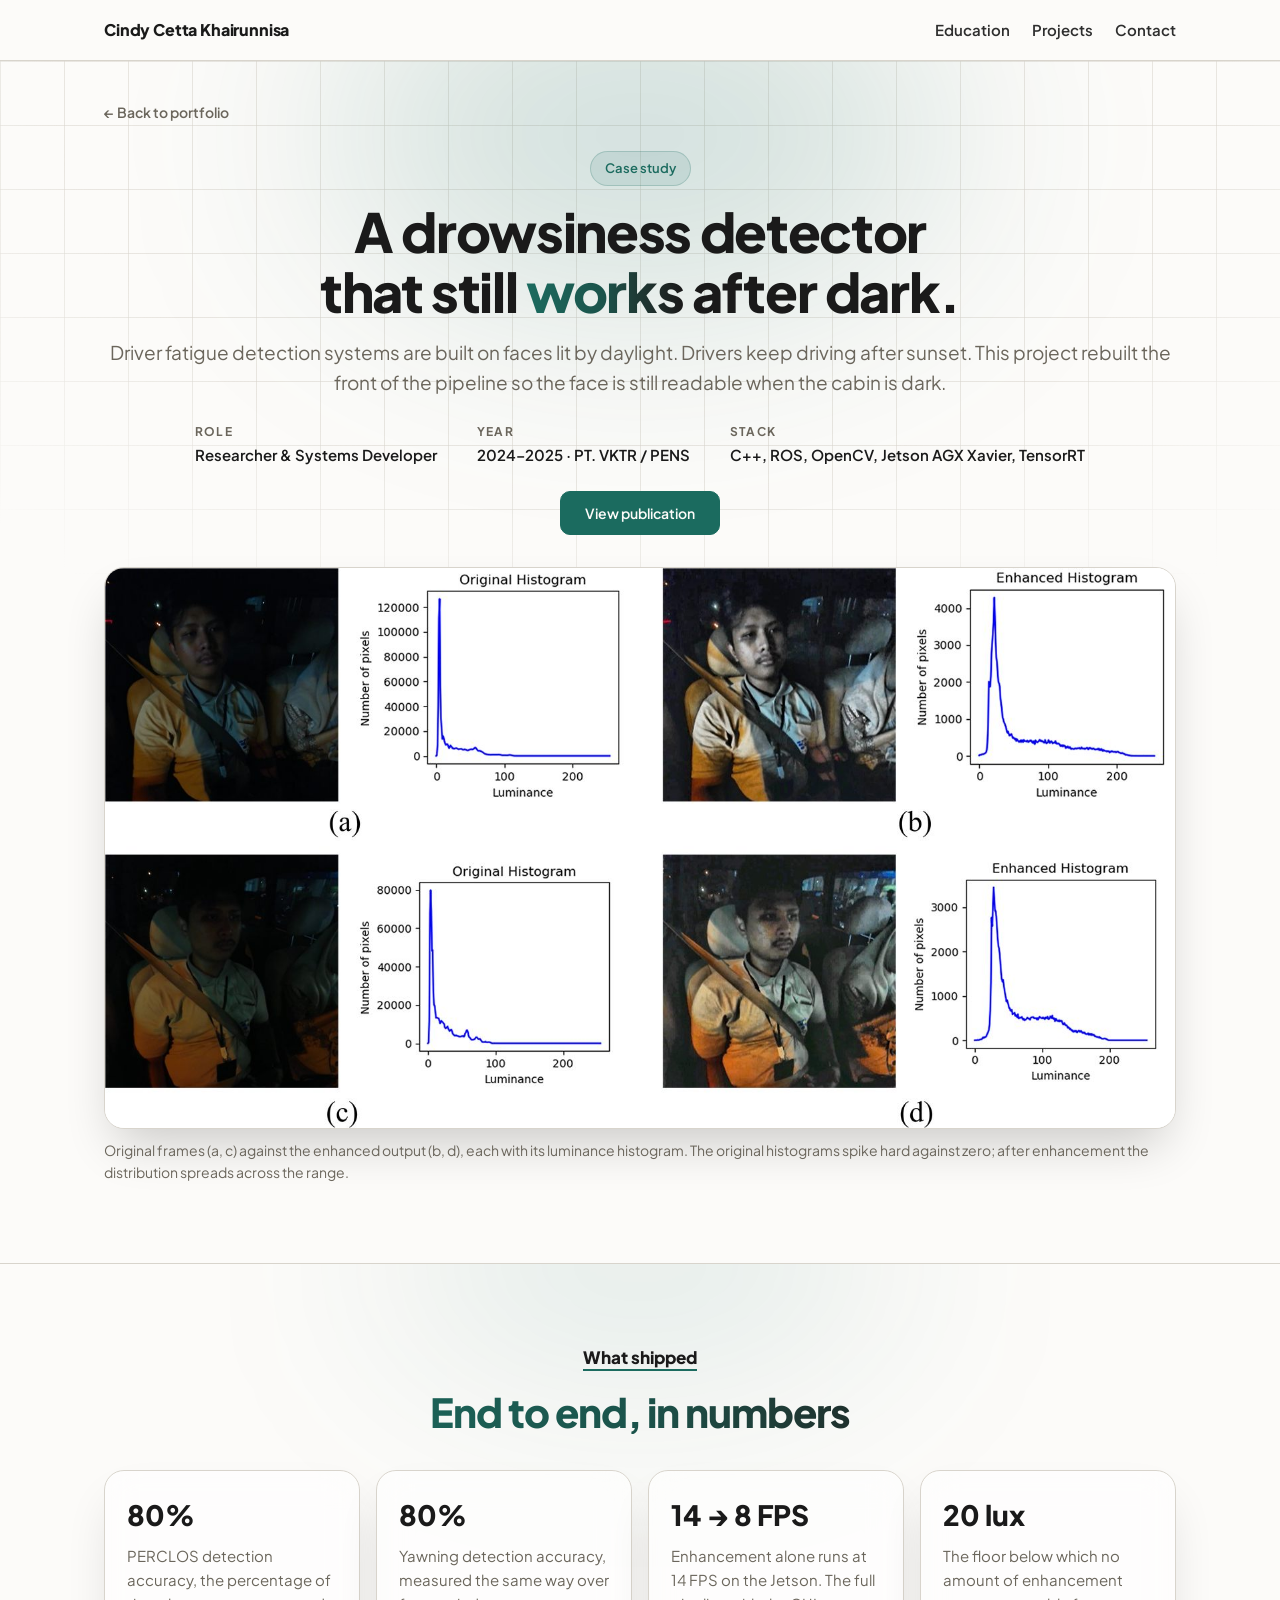
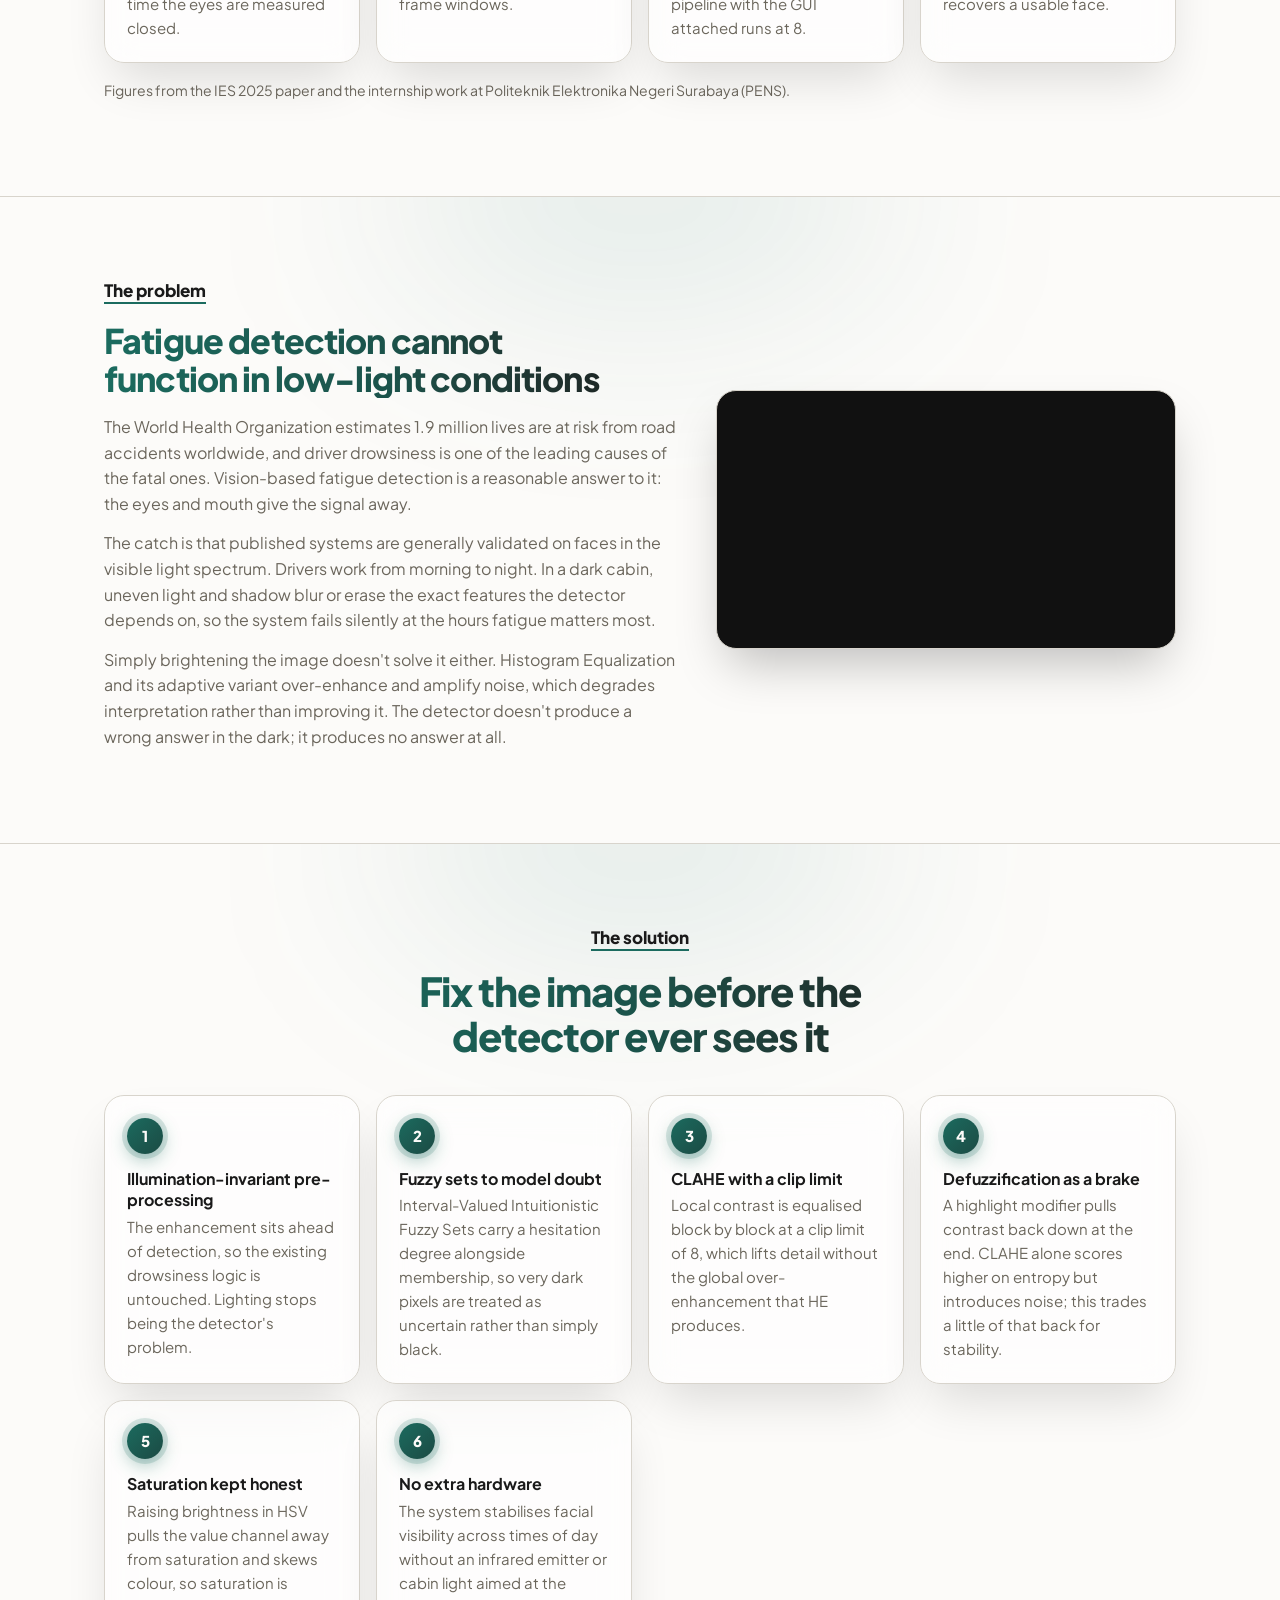
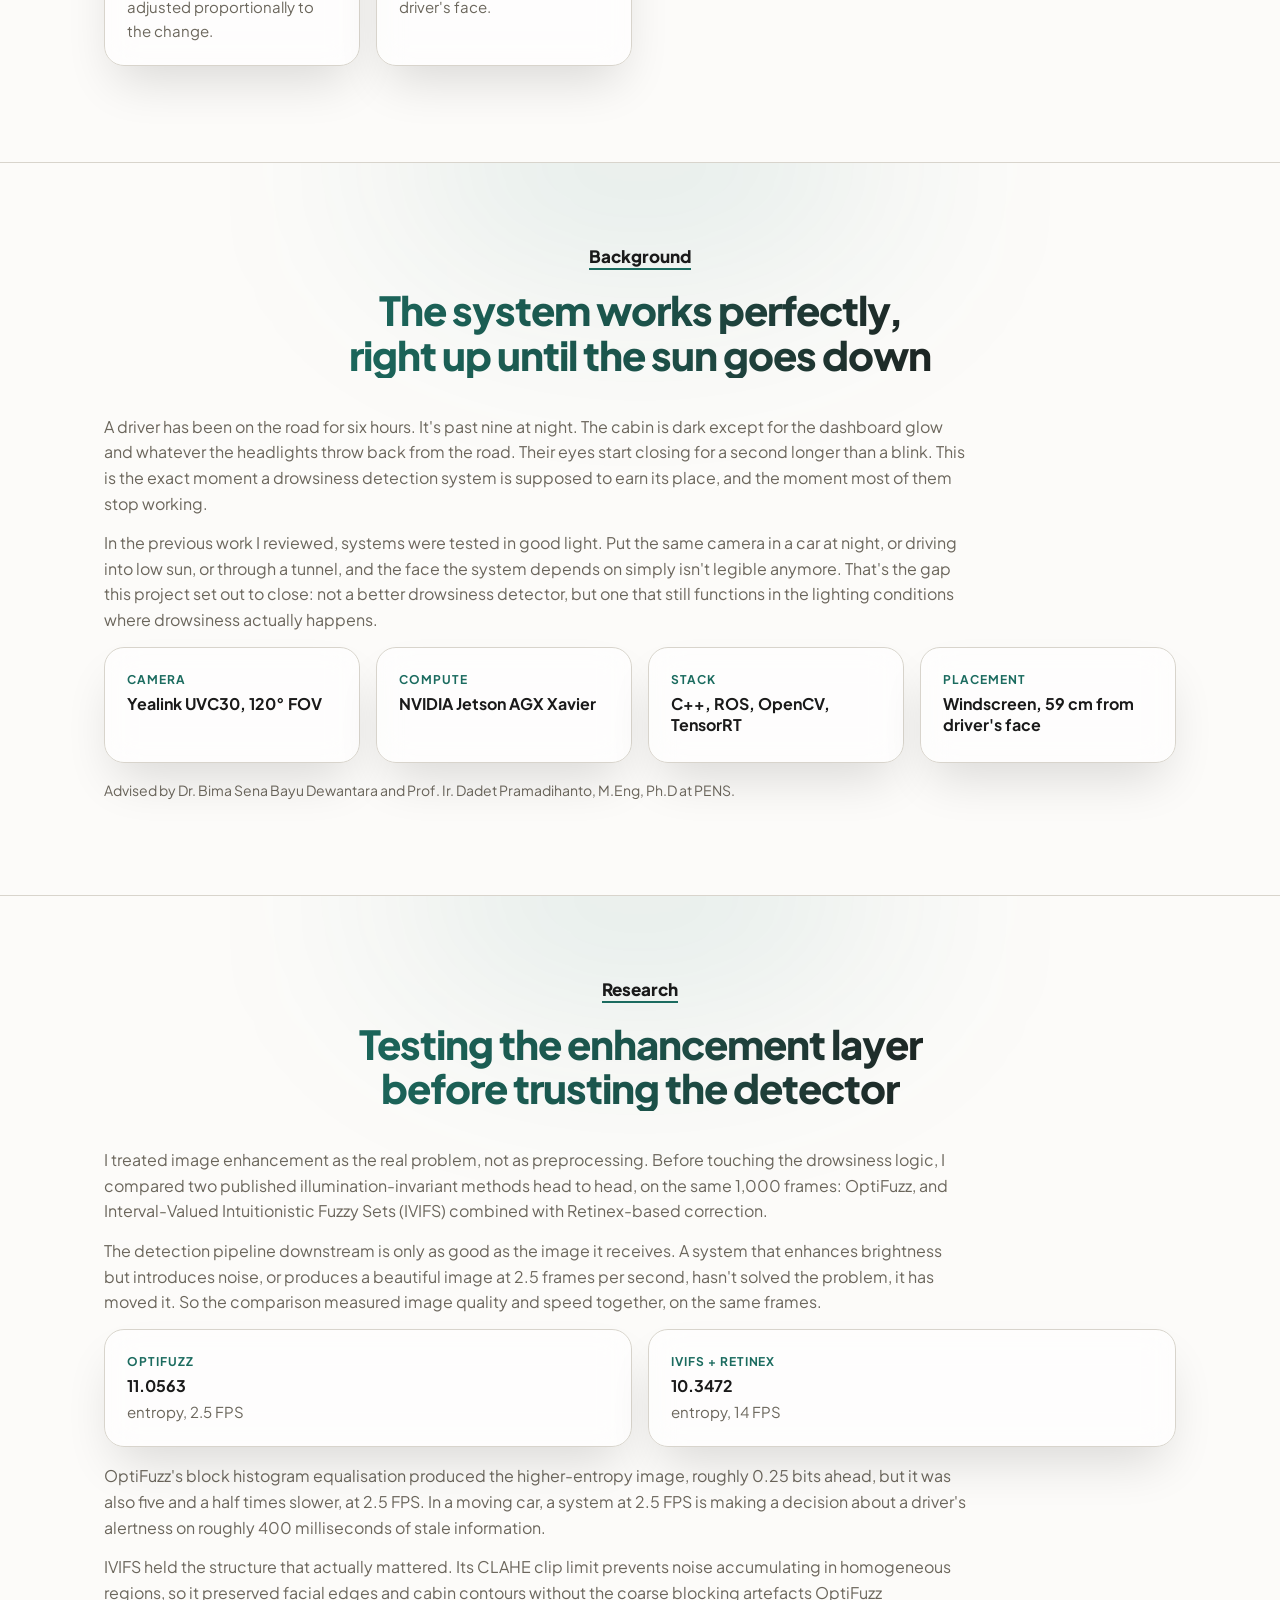
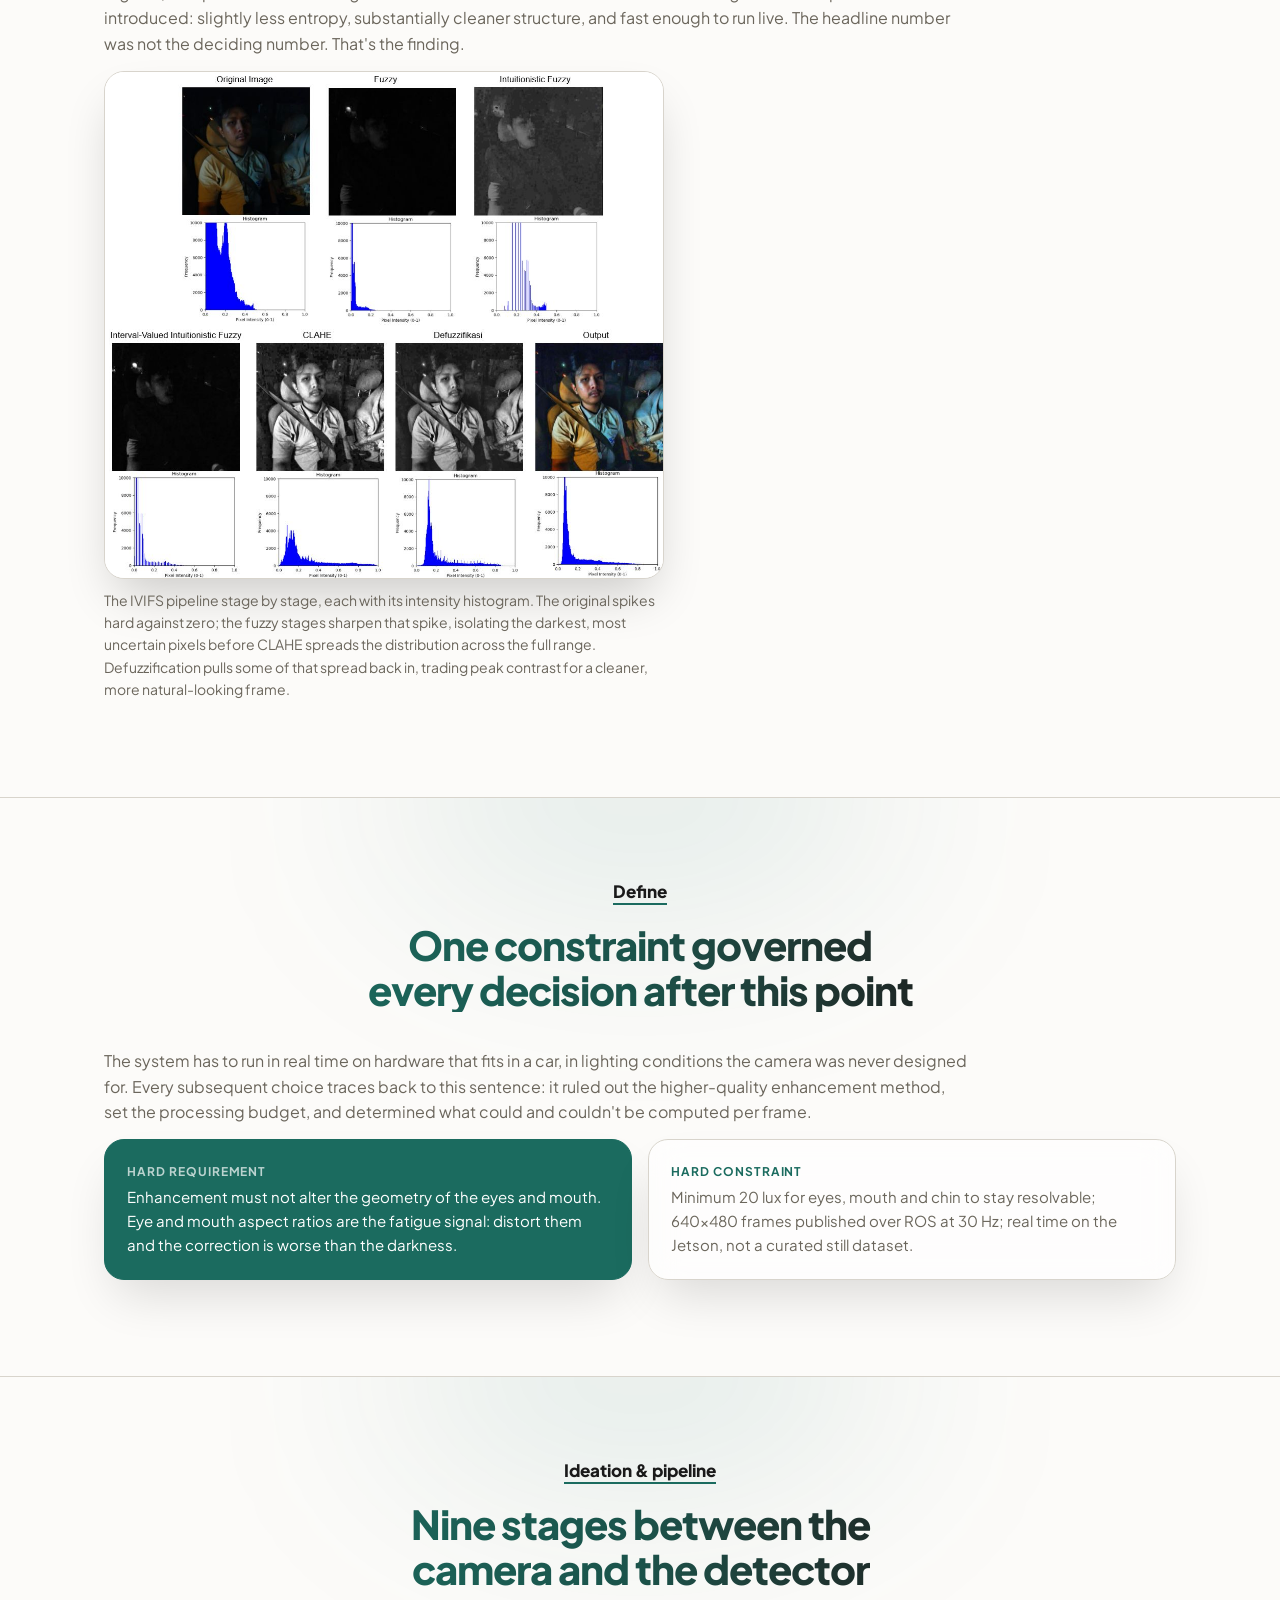
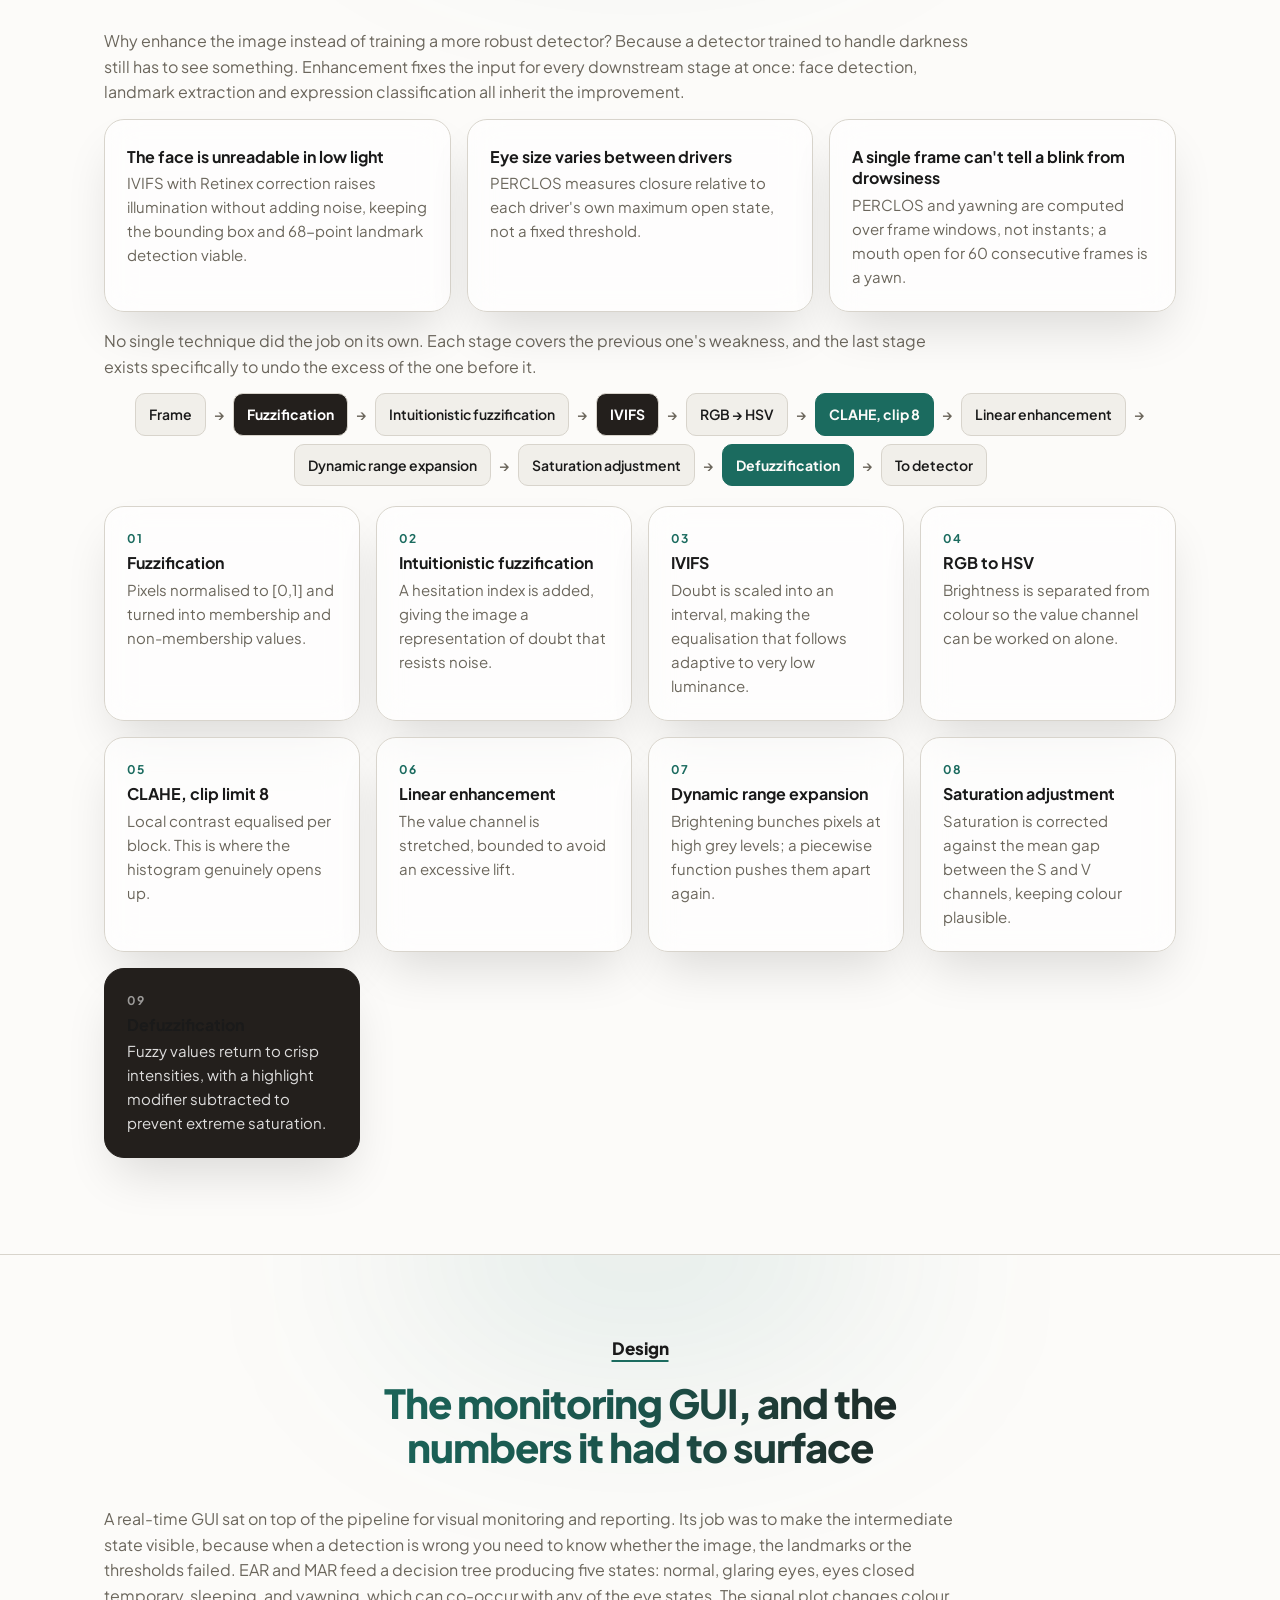
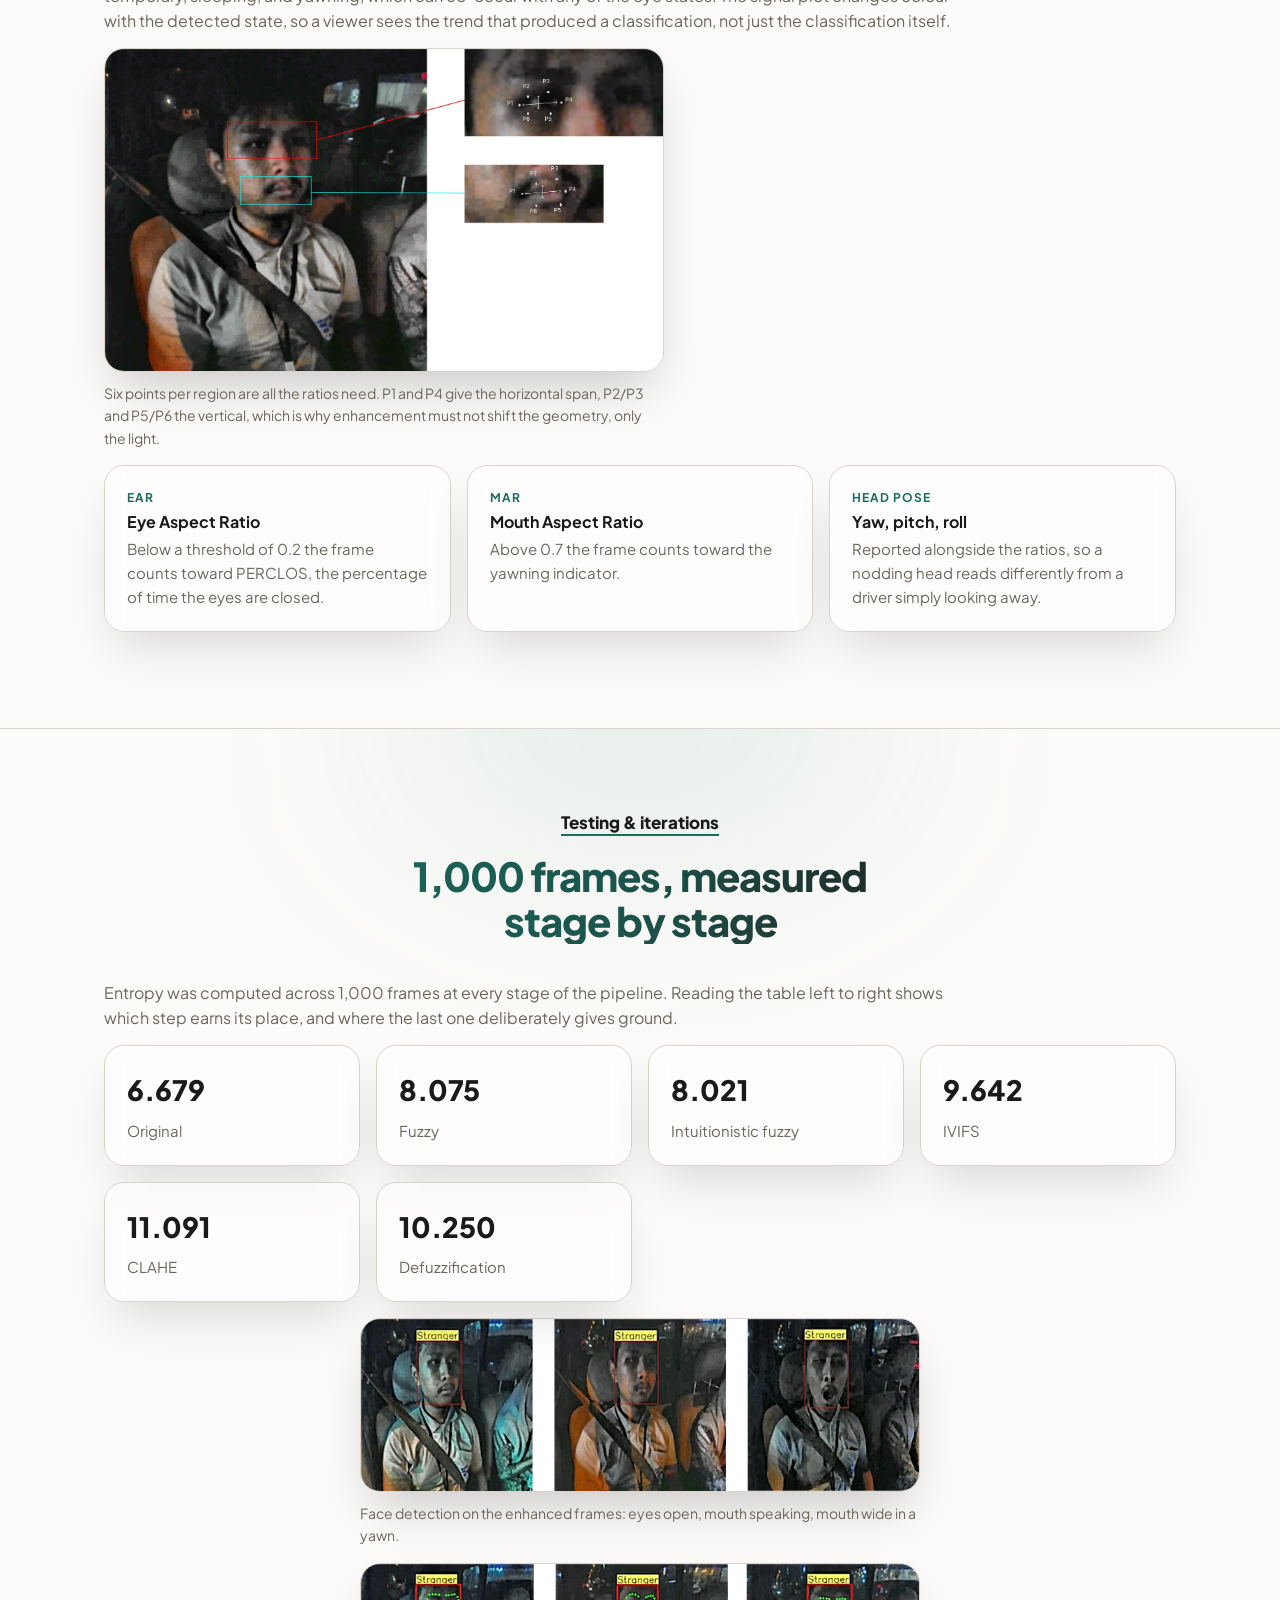
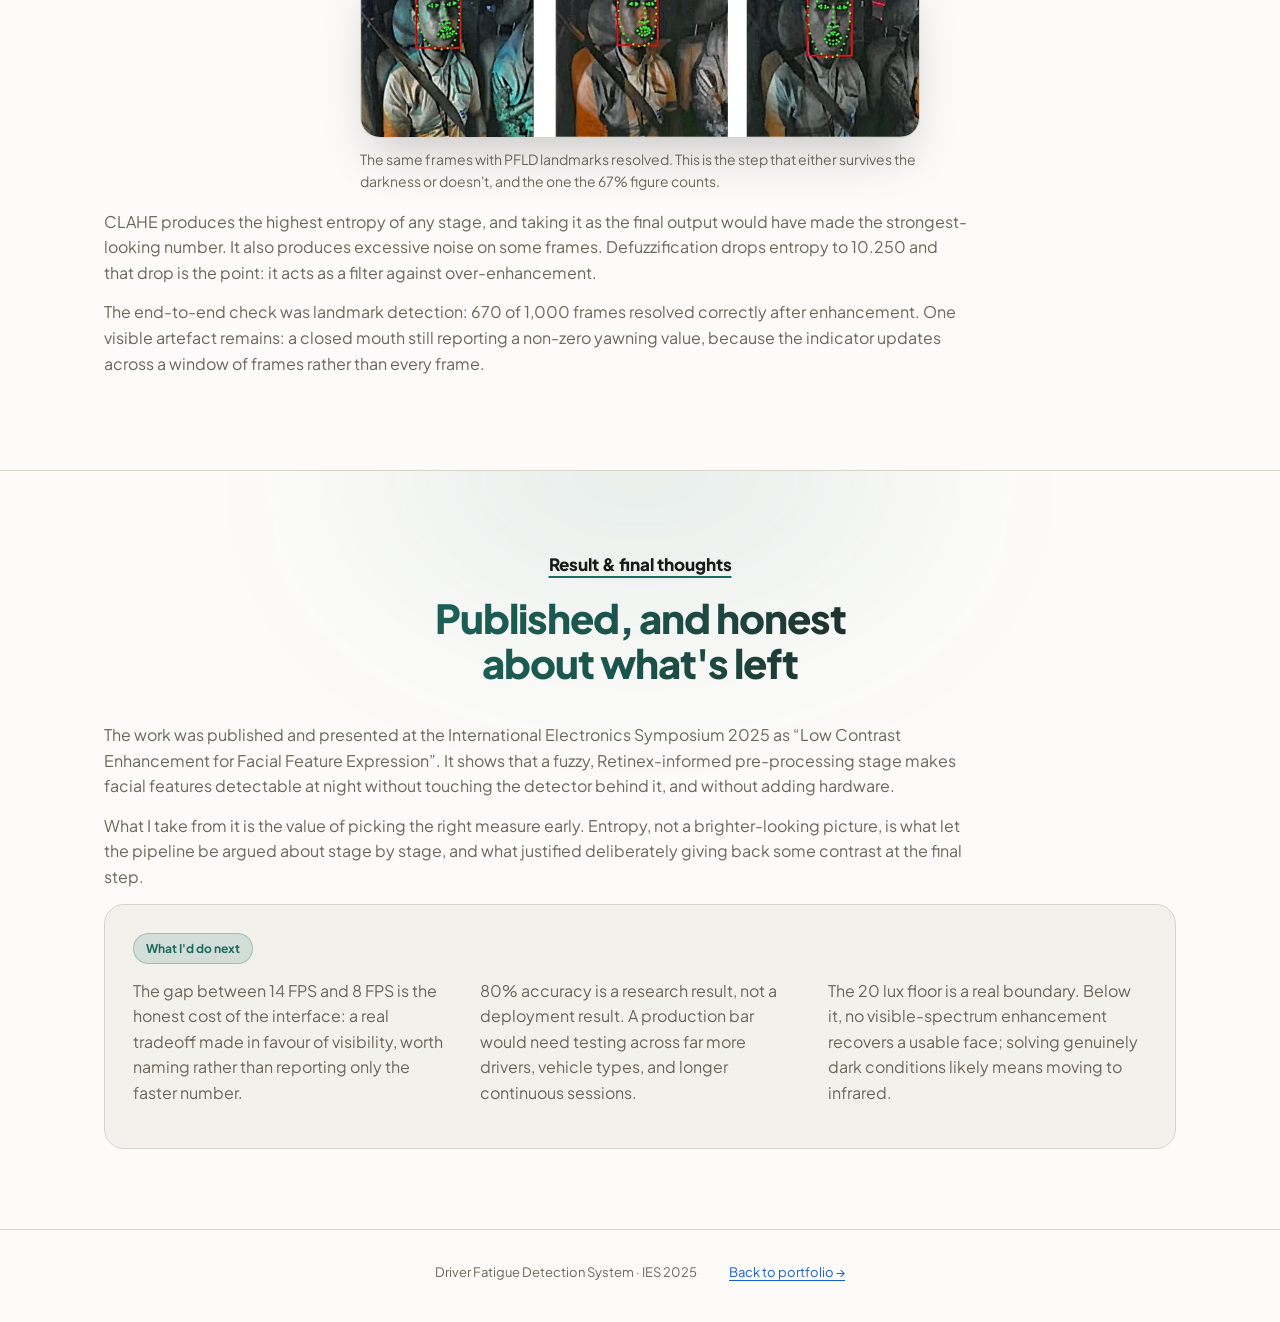
==== commit 53f397de: "feat: add Driver Fattigue Detection System study page" ====
--- a/dfds.html
+++ b/dfds.html
@@ -47,10 +47,15 @@
       <div class="card "><p style="font-size:28px;font-weight:800;margin:0 0 6px;color:var(--ink)">20 lux</p><p>The floor below which no amount of enhancement recovers a usable face.</p></div>
     </div><p class="small">Figures from the IES 2025 paper and the internship work at Politeknik Elektronika Negeri Surabaya (PENS).</p>
   </div></section>
-  <section class="cs"><div class="wrap">
+  <section class="cs problem wide-media"><div class="wrap">
+    <div class="split">
+      <div class="split-text">
     <h2>The problem</h2>
     <p class="cs-title">Fatigue detection cannot function in low-light conditions</p>
 <p>The World Health Organization estimates 1.9 million lives are at risk from road accidents worldwide, and driver drowsiness is one of the leading causes of the fatal ones. Vision-based fatigue detection is a reasonable answer to it: the eyes and mouth give the signal away.</p><p>The catch is that published systems are generally validated on faces in the visible light spectrum. Drivers work from morning to night. In a dark cabin, uneven light and shadow blur or erase the exact features the detector depends on, so the system fails silently at the hours fatigue matters most.</p><p>Simply brightening the image doesn't solve it either. Histogram Equalization and its adaptive variant over-enhance and amplify noise, which degrades interpretation rather than improving it. The detector doesn't produce a wrong answer in the dark; it produces no answer at all.</p>
+      </div>
+      <figure class="split-media"><video class="split-video" src="media/minimal-lowlight-fatigue.mp4" autoplay muted loop playsinline preload="metadata" aria-label="Animation: fatigue detection failing in a dark cabin"></video></figure>
+    </div>
   </div></section>
   <section class="cs"><div class="wrap">
     <h2>The solution</h2>
@@ -128,7 +133,7 @@
       <div class="card "><p style="font-size:28px;font-weight:800;margin:0 0 6px;color:var(--ink)">9.642</p><p>IVIFS</p></div>
       <div class="card "><p style="font-size:28px;font-weight:800;margin:0 0 6px;color:var(--ink)">11.091</p><p>CLAHE</p></div>
       <div class="card "><p style="font-size:28px;font-weight:800;margin:0 0 6px;color:var(--ink)">10.250</p><p>Defuzzification</p></div>
-    </div>    <figure class="shot"><div class="frame"><img src="img/dfds-pipeline.jpg" alt="Three enhanced night frames with the driver's face detected and boxed" loading="lazy"></div><figcaption>Face detection on the enhanced frames: eyes open, mouth speaking, mouth wide in a yawn.</figcaption></figure>    <figure class="shot"><div class="frame"><img src="img/dfds-detection.jpg" alt="The same three frames with facial landmarks resolved across the eyes, nose and mouth" loading="lazy"></div><figcaption>The same frames with PFLD landmarks resolved. This is the step that either survives the darkness or doesn't, and the one the 67% figure counts.</figcaption></figure><p>CLAHE produces the highest entropy of any stage, and taking it as the final output would have made the strongest-looking number. It also produces excessive noise on some frames. Defuzzification drops entropy to 10.250 and that drop is the point: it acts as a filter against over-enhancement.</p><p>The end-to-end check was landmark detection: 670 of 1,000 frames resolved correctly after enhancement. One visible artefact remains: a closed mouth still reporting a non-zero yawning value, because the indicator updates across a window of frames rather than every frame.</p>
+    </div>    <figure class="shot" style="max-width:560px;margin-left:auto;margin-right:auto"><div class="frame"><img src="img/dfds-pipeline.jpg" alt="Three enhanced night frames with the driver's face detected and boxed" loading="lazy"></div><figcaption>Face detection on the enhanced frames: eyes open, mouth speaking, mouth wide in a yawn.</figcaption></figure>    <figure class="shot" style="max-width:560px;margin-left:auto;margin-right:auto"><div class="frame"><img src="img/dfds-detection.jpg" alt="The same three frames with facial landmarks resolved across the eyes, nose and mouth" loading="lazy"></div><figcaption>The same frames with PFLD landmarks resolved. This is the step that either survives the darkness or doesn't, and the one the 67% figure counts.</figcaption></figure><p>CLAHE produces the highest entropy of any stage, and taking it as the final output would have made the strongest-looking number. It also produces excessive noise on some frames. Defuzzification drops entropy to 10.250 and that drop is the point: it acts as a filter against over-enhancement.</p><p>The end-to-end check was landmark detection: 670 of 1,000 frames resolved correctly after enhancement. One visible artefact remains: a closed mouth still reporting a non-zero yawning value, because the indicator updates across a window of frames rather than every frame.</p>
   </div></section>
   <section class="cs"><div class="wrap">
     <h2>Result &amp; final thoughts</h2>
--- a/style.css
+++ b/style.css
@@ -286,3 +286,24 @@
   .pcard-img { filter: brightness(.82) saturate(.92); opacity: 1; }
   .pcard { box-shadow: none; }
 }
+
+/* ===== v2: image links to repo on hover/click ===== */
+.pcard-media { position: relative; display: block; overflow: hidden; text-decoration: none; }
+.pcard.feat .pcard-media { width: 46%; flex: none; }
+.pcard.feat .pcard-media .pcard-img { width: 100%; height: 100%; }
+.pcard-media .pcard-img { transition: transform .35s ease, filter .35s ease; }
+.pcard-hover { position: absolute; inset: 0; display: flex; align-items: center; justify-content: center; font-size: 15px; font-weight: 700; color: #fff; background: rgba(15,15,15,.55); opacity: 0; transition: opacity .25s ease; }
+.pcard-media:hover .pcard-hover, .pcard-media:focus-visible .pcard-hover { opacity: 1; }
+.pcard-media:hover .pcard-img { transform: scale(1.04); }
+@media (hover: none) { .pcard-hover { display: none; } }
+@media (max-width: 860px) { .pcard.feat .pcard-media { width: 100%; } .pcard.feat .pcard-media .pcard-img { aspect-ratio: 16/9; } }
+
+/* ===== v2: text-only project cards ===== */
+.pcard.noimg .pcard-body code { font-size: .9em; padding: 1px 6px; border-radius: 6px; background: color-mix(in srgb, var(--accent) 10%, transparent); }
+
+/* ===== v2: teal section pills (home page) ===== */
+section h2 { background: color-mix(in srgb, var(--accent) 10%, transparent); color: var(--accent); border-color: color-mix(in srgb, var(--accent) 22%, transparent); }
+.h2-badge { background: color-mix(in srgb, var(--accent) 10%, transparent); color: var(--accent); border-color: color-mix(in srgb, var(--accent) 22%, transparent); }
+
+/* wide screenshots (workflow canvas): show the whole image */
+.pcard-img.wide-shot { object-fit: contain; object-position: center; background: #1f1f1f; padding: 0; }
--- a/case.css
+++ b/case.css
@@ -50,3 +50,156 @@
 .swatch span { display: block; margin-top: 6px; font-size: 12px; font-weight: 600; color: var(--muted); }
 
 @media (max-width: 560px) { .cards.wide { grid-template-columns: 1fr; } }
+
+/* ===== v2: case studies follow the main-page design ===== */
+.cs-top { position: relative; overflow: hidden; padding-top: 40px; padding-bottom: 64px; max-width: none; }
+.cs-top::before { content: ""; position: absolute; inset: 0; z-index: 0; pointer-events: none;
+  background-image: linear-gradient(to right, color-mix(in srgb, var(--line) 55%, transparent) 1px, transparent 1px), linear-gradient(to bottom, color-mix(in srgb, var(--line) 55%, transparent) 1px, transparent 1px);
+  background-size: 4rem 4rem;
+  -webkit-mask-image: radial-gradient(ellipse 70% 55% at 50% 0%, #000 65%, transparent 100%); mask-image: radial-gradient(ellipse 70% 55% at 50% 0%, #000 65%, transparent 100%); }
+.cs-top::after { content: ""; position: absolute; top: -96px; left: 50%; width: 620px; height: 340px; transform: translateX(-50%); border-radius: 50%; background: color-mix(in srgb, var(--accent) 18%, transparent); filter: blur(110px); pointer-events: none; }
+.cs-top > * { position: relative; z-index: 1; max-width: 1072px; margin-left: auto; margin-right: auto; }
+.cs-top { display: block; text-align: center; }
+.cs-top .back, .cs-top .eyebrow { display: block; text-align: left; }
+.cs-top .eyebrow { display: table; margin: 0 auto 16px; padding: 6px 14px; border: 1px solid var(--line); border-radius: 999px; background: color-mix(in srgb, var(--soft) 80%, transparent); font-size: 13px; font-weight: 600; letter-spacing: 0; text-transform: none; color: var(--ink); }
+.cs-h1 { max-width: 22ch; margin-left: auto; margin-right: auto; font-size: clamp(32px, 5vw, 54px); line-height: 1.1; letter-spacing: -.025em; }
+.cs-h1 em { background: linear-gradient(90deg, var(--accent), color-mix(in srgb, var(--accent) 70%, var(--ink)), var(--ink)); -webkit-background-clip: text; background-clip: text; color: transparent; }
+.cs-lede { margin-left: auto; margin-right: auto; color: var(--muted); font-size: clamp(16px, 2vw, 19px); }
+.cs-meta { justify-content: center; text-align: left; }
+.cs-top .chips { justify-content: center; }
+.cs-top .chips a { display: inline-flex; align-items: center; height: 44px; padding: 0 24px; border-radius: 10px; font-size: 14px; font-weight: 600; background: color-mix(in srgb, var(--bg) 80%, transparent); }
+.cs-top .chips a.primary { background: var(--accent); border-color: var(--accent); color: var(--bg); }
+.cs-top .shot, .cs-top .shot figcaption { text-align: left; }
+
+/* section titles: centred gradient, like the main page */
+.cs .cs-title { max-width: 26ch; margin: 0 auto 36px; text-align: center; text-wrap: balance; font-size: clamp(26px, 3.6vw, 40px); line-height: 1.12; letter-spacing: -.025em;
+  background: linear-gradient(90deg, var(--accent), color-mix(in srgb, var(--accent) 70%, var(--ink)), var(--ink)); -webkit-background-clip: text; background-clip: text; color: transparent; }
+.cs p { color: var(--muted); }
+
+/* glass cards */
+.card { border-radius: 20px; background: color-mix(in srgb, var(--card) 60%, transparent); backdrop-filter: blur(16px); box-shadow: 0 25px 50px -12px rgba(0,0,0,.14); }
+.card h4 { color: var(--ink); }
+.card p { color: var(--muted); }
+.card .k { color: var(--accent); }
+.card .num { background: color-mix(in srgb, var(--accent) 14%, transparent); color: var(--accent); }
+.card code, .cs code { background: color-mix(in srgb, var(--accent) 10%, transparent); }
+
+/* flow chips */
+.flow { justify-content: center; margin-bottom: 20px; }
+.flow li { border: 1px solid var(--line); background: color-mix(in srgb, var(--soft) 80%, transparent); }
+.flow li.a { background: var(--accent); border-color: var(--accent); color: var(--bg); }
+.flow li.ar { border: 0; background: none; }
+
+/* callout panel: tinted glass instead of solid dark */
+.panel { border: 1px solid var(--line); border-radius: 20px; background: color-mix(in srgb, var(--soft) 70%, transparent); color: var(--ink); backdrop-filter: blur(16px); }
+.panel .tag { background: color-mix(in srgb, var(--accent) 14%, transparent); color: var(--accent); border: 1px solid color-mix(in srgb, var(--accent) 28%, transparent); }
+.panel p { color: var(--muted); }
+
+.shot .frame { border-radius: 20px; padding: 0; box-shadow: 0 25px 50px -12px rgba(0,0,0,.2); }
+
+/* numbered circles: solid accent with glow, matching the timeline nodes */
+.card .num { width: 36px; height: 36px; margin-bottom: 14px; font-size: 15px; font-weight: 800; color: var(--bg);
+  background: linear-gradient(135deg, var(--accent), color-mix(in srgb, var(--accent) 60%, var(--ink)));
+  box-shadow: 0 0 0 5px color-mix(in srgb, var(--accent) 16%, transparent), 0 6px 18px color-mix(in srgb, var(--accent) 38%, transparent); }
+
+/* section label pills: same teal as the project tags (n8n, GitLab webhooks, ...) */
+.cs h2 { background: color-mix(in srgb, var(--accent) 10%, transparent); color: var(--accent); border: 1px solid color-mix(in srgb, var(--accent) 22%, transparent); }
+
+/* top "Case study" pill: teal like the section pills */
+.cs-top .eyebrow { background: color-mix(in srgb, var(--accent) 10%, transparent); color: var(--accent); border-color: color-mix(in srgb, var(--accent) 22%, transparent); }
+
+/* section label text: high-contrast, bold, underlined */
+.cs h2 { color: var(--ink); font-weight: 800; text-decoration: underline; text-decoration-color: var(--accent); text-decoration-thickness: 2px; text-underline-offset: 5px; }
+
+/* section labels: plain text, no pill */
+.cs h2 { background: none; border: 0; padding: 0; border-radius: 0; backdrop-filter: none; box-shadow: none; margin-bottom: 14px; font-size: 15px; }
+
+/* larger section labels */
+.cs h2 { font-size: clamp(20px, 2.4vw, 26px); margin-bottom: 18px; }
+
+/* section labels: 15px */
+.cs h2 { font-size: 15px; }
+
+/* section labels: 17px */
+.cs h2 { font-size: 17px; }
+
+/* text beside a short animation */
+.split { display: grid; grid-template-columns: 1fr 300px; gap: 40px; align-items: center; }
+.split-media { margin: 0; }
+.split-media video { display: block; width: 100%; height: auto; aspect-ratio: 9 / 16; object-fit: cover; border: 1px solid var(--line); border-radius: 20px; background: #111; box-shadow: 0 25px 50px -12px rgba(0,0,0,.25); }
+.split-media figcaption { margin-top: 10px; font-size: 13px; color: var(--muted); text-align: center; }
+@media (max-width: 760px) { .split { grid-template-columns: 1fr; } .split-media { max-width: 260px; margin: 0 auto; } }
+@media (prefers-reduced-motion: reduce) { .split-media video { animation: none; } }
+
+/* crop the empty space above the title and below the floor (source video is 1080x1920).
+   --crop-top / --crop-bottom are source pixels to cut; tune these two numbers. */
+.vcrop { --crop-top: 134; --crop-bottom: 300; --vis: calc(1920 - var(--crop-top) - var(--crop-bottom));
+  position: relative; overflow: hidden; aspect-ratio: 1080 / var(--vis); border: 1px solid var(--line); border-radius: 20px; background: #111; box-shadow: 0 25px 50px -12px rgba(0,0,0,.25); }
+.vcrop video { position: absolute; left: 0; top: calc(-1 * var(--crop-top) / var(--vis) * 100%); width: 100%; height: calc(1920 / var(--vis) * 100%); aspect-ratio: auto; object-fit: fill; border: 0; border-radius: 0; box-shadow: none; }
+
+/* "The problem": label + title + text on the left, animation on the right, top-aligned */
+.problem .split { align-items: start; grid-template-columns: 1fr 270px; }
+.problem .split-text h2 { display: block; text-align: left; }
+.problem .split-text .cs-title { text-align: left; max-width: none; margin: 0 0 16px; font-size: clamp(24px, 3vw, 34px); }
+@media (max-width: 760px) { .problem .split { grid-template-columns: 1fr; } }
+
+/* dashboard demo video inside a screenshot frame */
+.shot video { display: block; width: 100%; height: auto; }
+.shot video { aspect-ratio: 1480 / 880; object-fit: contain; background: #000; }
+.shot.demo { max-width: 720px; margin-left: auto; margin-right: auto; }
+
+/* illustration at the bottom of a card */
+.card-illus { display: block; width: 100%; height: auto; margin-top: 16px; border-radius: 12px; border: 1px solid var(--line); }
+
+/* Ideation: animation on the left, pain point / became cards on the right */
+.ideation { display: grid; grid-template-columns: 1.3fr 1fr; gap: 28px; align-items: start; margin-bottom: 20px; }
+.ideation-media { margin: 0; position: sticky; top: 80px; }
+.ideation-media video { display: block; width: 100%; height: auto; aspect-ratio: 2 / 1; object-fit: cover; border: 1px solid var(--line); border-radius: 20px; background: #141312; box-shadow: 0 25px 50px -12px rgba(0,0,0,.25); }
+.ideation-cards { grid-template-columns: 1fr; margin: 0; gap: 12px; }
+.ideation-cards .card:nth-child(even) { border-color: color-mix(in srgb, var(--accent) 45%, var(--line)); margin-bottom: 8px; }
+@media (max-width: 860px) { .ideation { grid-template-columns: 1fr; } .ideation-media { position: static; } }
+
+/* Ideation: video alone, full width */
+.ideation-solo { margin: 0 0 20px; }
+.ideation-solo video { display: block; width: 100%; height: auto; aspect-ratio: 2 / 1; object-fit: cover; border: 1px solid var(--line); border-radius: 20px; background: #141312; box-shadow: 0 25px 50px -12px rgba(0,0,0,.25); }
+.ideation-solo { max-width: 680px; margin-left: auto; margin-right: auto; }
+
+/* results table */
+.tbl-wrap { overflow-x: auto; margin: 14px 0 0; }
+.tbl { width: 100%; border-collapse: collapse; font-size: 14.5px; }
+.tbl th, .tbl td { padding: 10px 12px; text-align: right; border-bottom: 1px solid var(--line); white-space: nowrap; }
+.tbl th:first-child, .tbl td:first-child { text-align: left; white-space: normal; }
+.tbl th { font-size: 12px; font-weight: 700; letter-spacing: .06em; text-transform: uppercase; color: var(--muted); }
+.tbl td { color: var(--ink-2); font-variant-numeric: tabular-nums; }
+.tbl td b { color: var(--accent); }
+
+/* landscape animation beside "The problem" (n8n case study) */
+.problem.wide-media .split { grid-template-columns: 1fr minmax(0, 460px); align-items: center; }
+.problem.wide-media .split-video { display: block; width: 100%; aspect-ratio: 16 / 9; object-fit: cover; border: 1px solid var(--line); border-radius: 20px; background: #111; box-shadow: 0 25px 50px -12px rgba(0,0,0,.25); }
+@media (max-width: 760px) { .problem.wide-media .split { grid-template-columns: 1fr; } }
+
+/* intro animation between the case-study header and "The problem" */
+.intro-video {
+  padding: 16px 0 24px;
+  max-width: 820px; /* keeps the 16:9 player compact and readable */
+  margin: 0 auto; /* centers it cleanly under the header */
+}
+
+.intro-video figure {
+  margin: 0;
+}
+
+.intro-video video {
+  box-sizing: border-box;
+  display: block;
+  width: 100%;
+  max-width: 100%;
+  height: auto;
+  aspect-ratio: 16 / 9;
+  border: 1px solid var(--line);
+  border-radius: 20px;
+  background: #141312;
+  box-shadow: 0 25px 50px -12px rgba(0, 0, 0, 0.25);
+}
+
+.cs p.cs-label-c { text-align: center; max-width: none; text-decoration: underline; text-underline-offset: 6px; color: var(--accent); font-size: 14px; }
